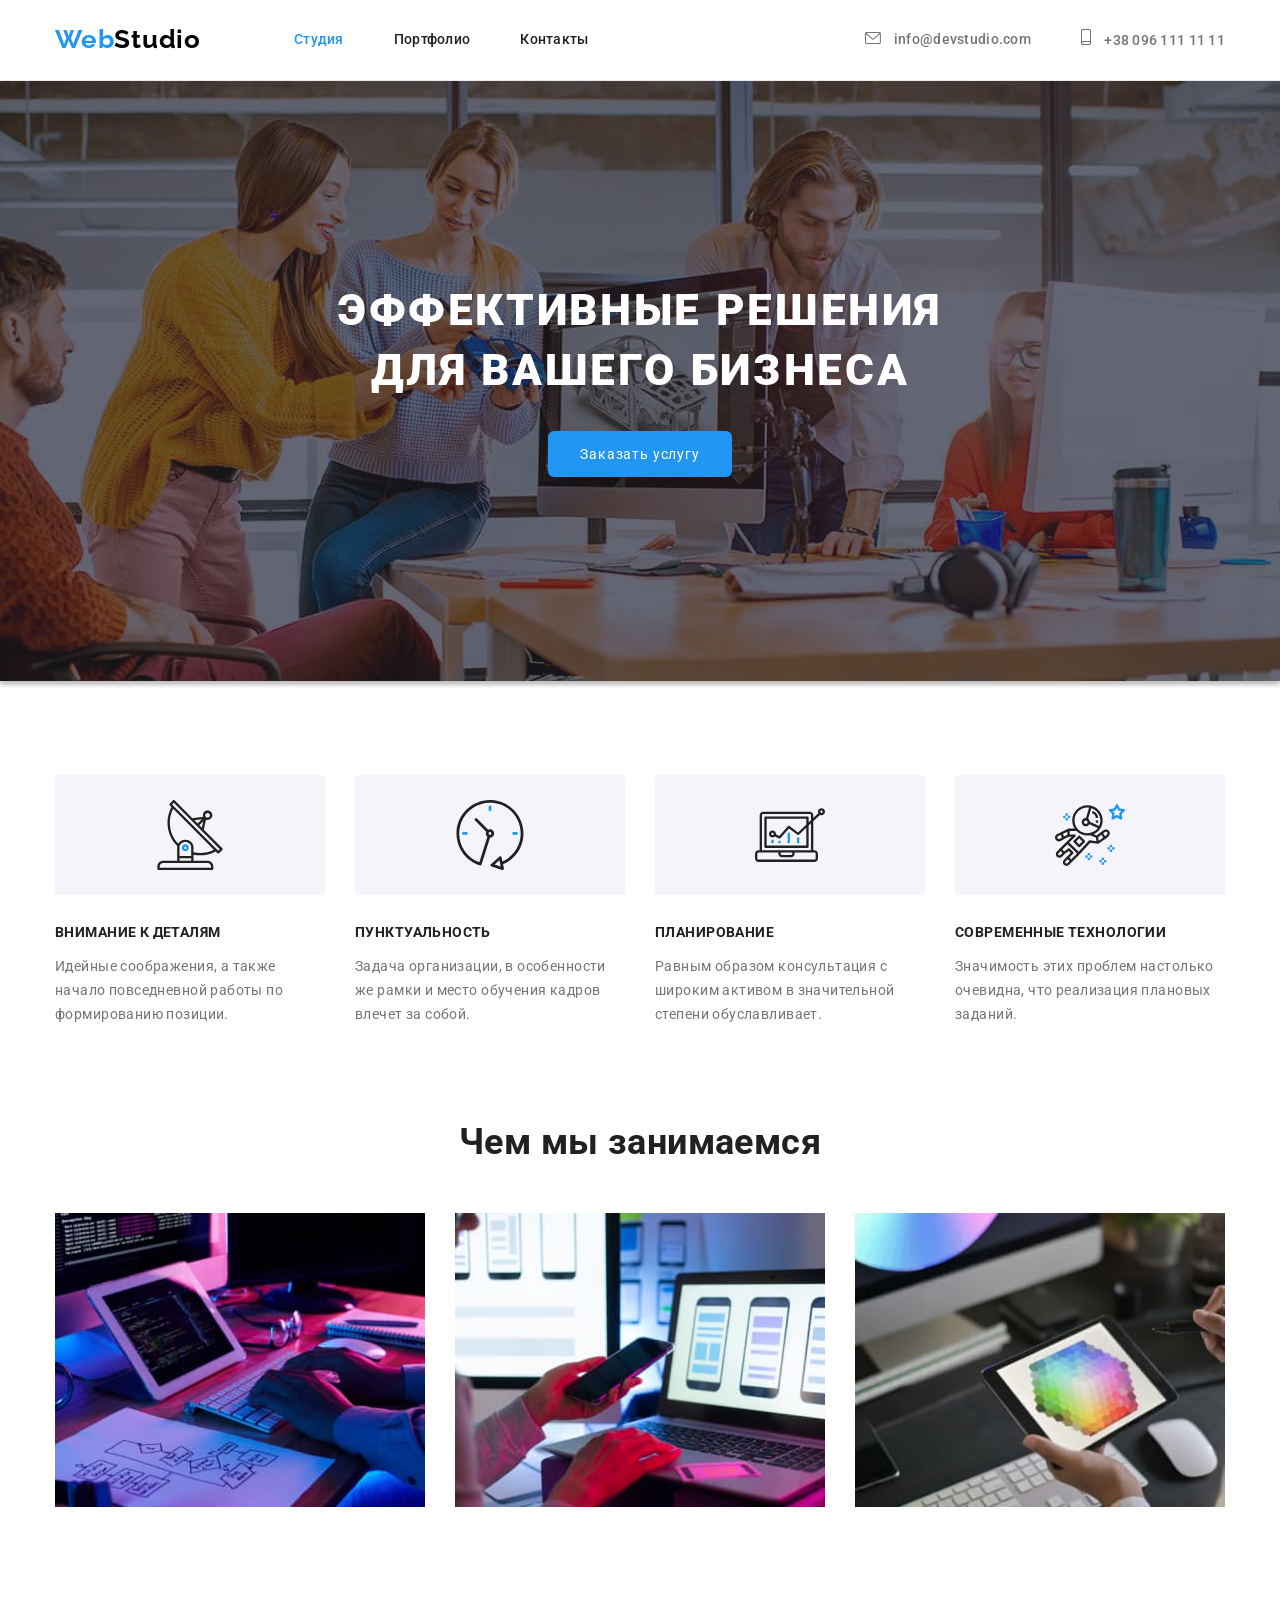
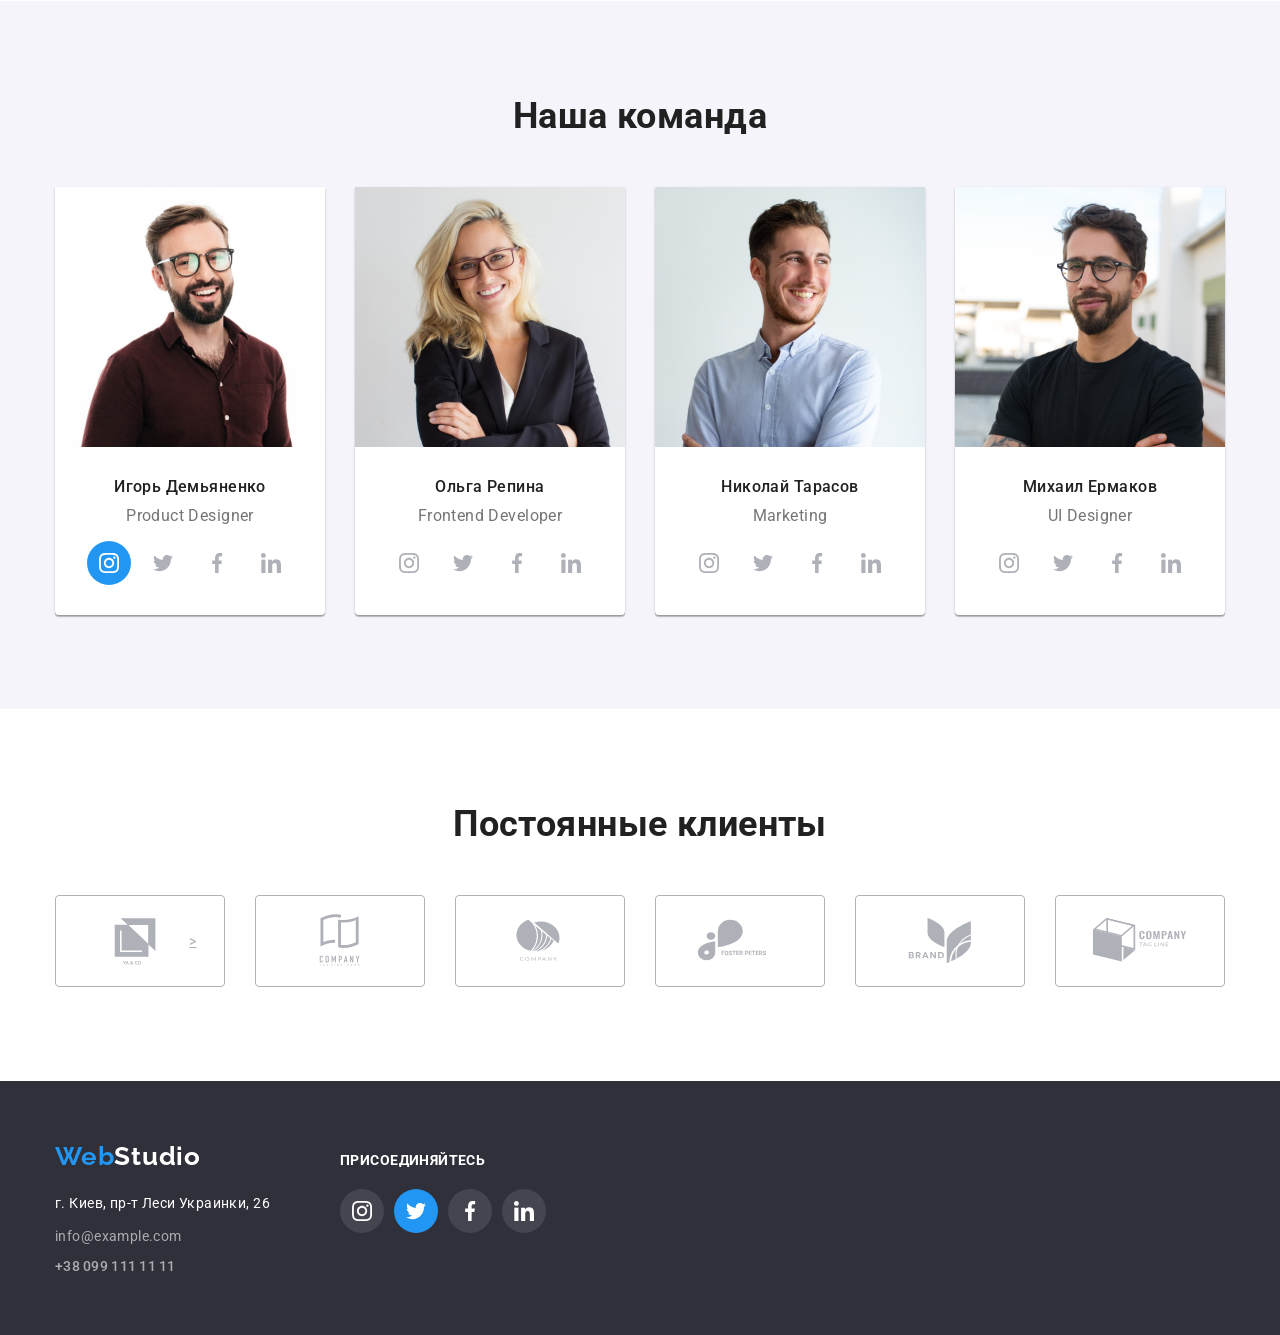
==== index.html @ 469cd098 "addad changes in html and css" ====
<!DOCTYPE html>

<html lang="ru">
  <head>
    <meta charset="UTF-8" />
    <meta http-equiv="X-UA-Compatible" content="IE=edge" />
    <meta name="viewport" content="width=device-width, initial-scale-1.0" />
    <title>Вебстудия</title>
    <link
      rel="stylesheet"
      href="https://cdn.jsdelivr.net/npm/modern-normalize@1.1.0/modern-normalize.min.css"
    />
    <link rel="preconnect" href="https://fonts.googleapis.com" />
    <link rel="preconnect" href="https://fonts.gstatic.com" crossorigin />
    <link
      href="https://fonts.googleapis.com/css2?family=Montserrat:ital,wght@1,300;1,600&family=Raleway:wght@700&family=Roboto:wght@400;500;700;900&display=swap"
      rel="stylesheet"
    />
    <link rel="stylesheet" href="./CSS/styles.css" />
  </head>
  <body>
    <!-- header -->
    <header class="page-header">
      <div class="container page-header-container">
        <nav class="navigation">
          <a class="link logo" href="./index.html" lang="en"
            ><span class="web">Web</span>Studio</a
          >
          <ul class="menu list">
            <li class="menu-item">
              <a class="menu-link link background-studio" href="./index.html"
                >Студия</a
              >
            </li>
            <li class="menu-item">
              <a class="menu-link link" href="./portfolio.html">Портфолио</a>
            </li>
            <li class="menu-item">
              <a class="menu-link link" href="">Контакты</a>
            </li>
          </ul>
        </nav>
        <ul class="contacts list">
          <li class="header-menu-contact">
            <a
              class="contact-mail link mail-theme-light"
              href="mailto:info@devstudio.com"
            >
              <svg class="mail-icon" width="16" height="12">
                <use href="./images/sprite.svg#icon-mailsvg"></use>
              </svg>
              info@devstudio.com</a
            >
          </li>
          <li class="header-menu-contact">
            <a
              class="phone-number link phone-number-theme-light"
              href="tel:+380961111111"
            >
              <svg class="phone-icon" width="10" height="16">
                <use href="./images/sprite.svg#icon-smartphonesvg"></use>
              </svg>
              +38 096 111 11 11</a
            >
          </li>
        </ul>
      </div>
    </header>
    <!-- HERO -->
    <main>
      <section class="hero section">
        <div class="container hero-container">
          <!-- button -->
          <h1 class="main-title">Эффективные решения для вашего бизнеса</h1>
          <div class="hero-button">
            <button class="modal-btn" type="button">Заказать услугу</button>
          </div>
        </div>
      </section>
      <!-- our qualities -->
      <section class="our-qualities section">
        <div class="container">
          <h2 hidden>Наши положительные качества</h2>
          <ul class="list-qualities list">
            <li class="quality-name">
              <div class="logo-container">
                <svg class="logo-icon" width="70px" height="70px">
                  <use href="./images/sprite.svg#icon-antennasvg"></use>
                </svg>
              </div>
              <h3 class="quality-title">Внимание к деталям</h3>
              <p class="description-quality">
                Идейные соображения, а также начало повседневной работы по
                формированию позиции.
              </p>
            </li>
            <li class="quality-name">
              <div class="logo-container">
                <svg class="logo-icon" width="70px" height="70px">
                  <use href="./images/sprite.svg#icon-clocksvg"></use>
                </svg>
              </div>

              <h3 class="quality-title">Пунктуальность</h3>
              <p class="description-quality">
                Задача организации, в особенности же рамки и место обучения
                кадров влечет за собой.
              </p>
            </li>
            <li class="quality-name">
              <div class="logo-container">
                <svg class="logo-icon" width="70px" height="70px">
                  <use href="./images/sprite.svg#icon-diagramsvg"></use>
                </svg>
              </div>

              <h3 class="quality-title">Планирование</h3>
              <p class="description-quality">
                Равным образом консультация с широким активом в значительной
                степени обуславливает.
              </p>
            </li>
            <li class="quality-name">
              <div class="logo-container">
                <svg class="logo-icon" width="70px" height="70px">
                  <use href="./images/sprite.svg#icon-astronautsvg"></use>
                </svg>
              </div>

              <h3 class="quality-title">Современные технологии</h3>
              <p class="description-quality">
                Значимость этих проблем настолько очевидна, что реализация
                плановых заданий.
              </p>
            </li>
          </ul>
        </div>
      </section>
      <!-- our work -->
      <section class="our-work section">
        <div class="container">
          <h2 class="section-title">Чем мы занимаемся</h2>
          <ul class="list-work list">
            <li class="img-work">
              <img
                class="image-about-work"
                src="./images/our-work/work1.jpg"
                alt="человек разрабатывает сайт"
                width="370"
                height="294"
              />
            </li>
            <li class="img-work">
              <img
                class="image-about-work"
                src="./images/our-work/work2.jpg"
                alt="человек разрабатывает сайт"
                width="370"
                height="294"
              />
            </li>
            <li class="img-work">
              <img
                class="image-about-work"
                src="./images/our-work/work3.jpg"
                alt="человек разрабатывает сайт"
                width="370"
                height="294"
              />
            </li>
          </ul>
        </div>
      </section>
      <!-- work team -->
      <section class="work-teame section">
        <div class="container">
          <h2 class="section-title">Наша команда</h2>
          <ul class="teame-members list">
            <li class="employees">
              <img
                class="image-employee"
                src="./images/work-teame/prodesigner.jpg"
                alt="Игорь Демьяненко"
                width="270"
                height="260"
              />
              <h3 class="team-position">Игорь Демьяненко</h3>
              <p class="post" lang="en">Product Designer</p>
              <ul class="social-list list">
                <li class="social-list-item">
                  <a href="" class="social-list-link instagram">
                    <svg
                      class="social-list-icon icon-instagram"
                      width="20"
                      height="20"
                    >
                      <use href="./images/sprite.svg#icon-instagramsvg"></use>
                    </svg>
                  </a>
                </li>
                <li class="social-list-item">
                  <a href="" class="social-list-link">
                    <svg class="social-list-icon" width="20" height="20">
                      <use href="./images/sprite.svg#icon-twittersvg"></use>
                    </svg>
                  </a>
                </li>
                <li class="social-list-item">
                  <a href="" class="social-list-link">
                    <svg class="social-list-icon" width="20" height="20">
                      <use href="./images/sprite.svg#icon-facebooksvg"></use>
                    </svg>
                  </a>
                </li>
                <li class="social-list-item">
                  <a href="" class="social-list-link">
                    <svg class="social-list-icon" width="20" height="20">
                      <use href="./images/sprite.svg#icon-linkedinsvg"></use>
                    </svg>
                  </a>
                </li>
              </ul>
            </li>
            <li class="employees">
              <img
                class="image-employee"
                src="./images/work-teame/frontdeveloper.jpg"
                alt="Ольга Репина"
                width="270"
                height="260"
              />
              <h3 class="team-position">Ольга Репина</h3>
              <p class="post" lang="en">Frontend Developer</p>
              <ul class="social-list list">
                <li class="social-list-item">
                  <a href="" class="social-list-link">
                    <svg class="social-list-icon" width="20" height="20">
                      <use href="./images/sprite.svg#icon-instagramsvg"></use>
                    </svg>
                  </a>
                </li>
                <li class="social-list-item">
                  <a href="" class="social-list-link">
                    <svg class="social-list-icon" width="20" height="20">
                      <use href="./images/sprite.svg#icon-twittersvg"></use>
                    </svg>
                  </a>
                </li>
                <li class="social-list-item">
                  <a href="" class="social-list-link">
                    <svg class="social-list-icon" width="20" height="20">
                      <use href="./images/sprite.svg#icon-facebooksvg"></use>
                    </svg>
                  </a>
                </li>
                <li class="social-list-item">
                  <a href="" class="social-list-link">
                    <svg class="social-list-icon" width="20" height="20">
                      <use href="./images/sprite.svg#icon-linkedinsvg"></use>
                    </svg>
                  </a>
                </li>
              </ul>
            </li>
            <li class="employees">
              <img
                class="image-employee"
                src="./images/work-teame/marketing.jpg"
                alt="Николай Тарасов"
                width="270"
                height="260"
              />

              <h3 class="team-position">Николай Тарасов</h3>
              <p class="post" lang="en">Marketing</p>
              <ul class="social-list list">
                <li class="social-list-item">
                  <a href="" class="social-list-link">
                    <svg class="social-list-icon" width="20" height="20">
                      <use href="./images/sprite.svg#icon-instagramsvg"></use>
                    </svg>
                  </a>
                </li>
                <li class="social-list-item">
                  <a href="" class="social-list-link">
                    <svg class="social-list-icon" width="20" height="20">
                      <use href="./images/sprite.svg#icon-twittersvg"></use>
                    </svg>
                  </a>
                </li>
                <li class="social-list-item">
                  <a href="" class="social-list-link">
                    <svg class="social-list-icon" width="20" height="20">
                      <use href="./images/sprite.svg#icon-facebooksvg"></use>
                    </svg>
                  </a>
                </li>
                <li class="social-list-item">
                  <a href="" class="social-list-link">
                    <svg class="social-list-icon" width="20" height="20">
                      <use href="./images/sprite.svg#icon-linkedinsvg"></use>
                    </svg>
                  </a>
                </li>
              </ul>
            </li>
            <li class="employees">
              <img
                class="image-employee"
                src="./images/work-teame/uidesigner.jpg"
                alt="Михаил Ермаков"
                width="270"
                height="260"
              />
              <h3 class="team-position">Михаил Ермаков</h3>
              <p class="post" lang="en">UI Designer</p>
              <ul class="social-list list">
                <li class="social-list-item">
                  <a href="" class="social-list-link">
                    <svg class="social-list-icon" width="20" height="20">
                      <use href="./images/sprite.svg#icon-instagramsvg"></use>
                    </svg>
                  </a>
                </li>
                <li class="social-list-item">
                  <a href="" class="social-list-link">
                    <svg class="social-list-icon" width="20" height="20">
                      <use href="./images/sprite.svg#icon-twittersvg"></use>
                    </svg>
                  </a>
                </li>
                <li class="social-list-item">
                  <a href="" class="social-list-link">
                    <svg class="social-list-icon" width="20" height="20">
                      <use href="./images/sprite.svg#icon-facebooksvg"></use>
                    </svg>
                  </a>
                </li>
                <li class="social-list-item">
                  <a href="" class="social-list-link">
                    <svg class="social-list-icon" width="20" height="20">
                      <use href="./images/sprite.svg#icon-linkedinsvg"></use>
                    </svg>
                  </a>
                </li>
              </ul>
            </li>
          </ul>
        </div>
      </section>
    </main>

    <!--our clients-->

    <section class="section">
      <div class="container clients-container">
        <h2 class="section-title">Постоянные клиенты</h2>
        <ul class="clients-list list">
          <li class="clients-list-item">
            <a href="" class="clients-list-link">
              <svg class="clients-list-icon" width="106" height="60">
                <use href="./images/sprite.svg#icon-yacosvg"></use>
              </svg>
              ></a
            >
          </li>
          <li class="clients-list-item">
            <a href="" class="clients-list-link"
              ><svg class="clients-list-icon" width="106" height="60">
                <use href="./images/sprite.svg#icon-company-booksvg"></use>
              </svg>
            </a>
          </li>
          <li class="clients-list-item">
            <a href="" class="clients-list-link"
              ><svg class="clients-list-icon" width="106" height="60">
                <use href="./images/sprite.svg#icon-companysvg"></use>
              </svg>
            </a>
          </li>
          <li class="clients-list-item">
            <a href="" class="clients-list-link"
              ><svg class="clients-list-icon" width="106" height="60">
                <use href="./images/sprite.svg#icon-foster-peterssvg"></use>
              </svg>
            </a>
          </li>
          <li class="clients-list-item">
            <a href="" class="clients-list-link"
              ><svg class="clients-list-icon" width="106" height="60">
                <use href="./images/sprite.svg#icon-brandsvg"></use>
              </svg>
            </a>
          </li>
          <li class="clients-list-item">
            <a href="" class="clients-list-link"
              ><svg class="clients-list-icon" width="106" height="60">
                <use href="./images/sprite.svg#icon-tac-linesvg"></use>
              </svg>
            </a>
          </li>
        </ul>
      </div>
    </section>

    <!-- footer -->
    <footer class="page-footer">
      <div class="container footer-container">
        <div class="contact-container">
          <a class="logo link footer-logo" href="" lang="en"
            ><span class="web">Web</span
            ><span class="logo-them-dark">Studio</span>
          </a>
          <address class="address">
            <ul class="list footer-contact">
              <li class="footer-menu-contact">
                <a
                  class="google-maps link"
                  href="https://goo.gl/maps/hXsa1kEKAmFXyF3AA"
                  target="_blank"
                  rel="noopener noreferrer"
                  >г. Киев, пр-т Леси Украинки, 26</a
                >
              </li>
              <li class="footer-menu-contact">
                <a class="link mail-theme-dark" href="mailto:info@example.com"
                  >info@example.com</a
                >
              </li>
              <li class="footer-menu-contact">
                <a
                  class="phone-number link phone-number-theme-dark"
                  href="tel:+380991111111"
                  >+38 099 111 11 11</a
                >
              </li>
            </ul>
          </address>
        </div>
        <div class="social-list-container">
          <p class="join-us">Присоединяйтесь</p>
          <ul class="footer-social-list list">
            <li class="footer-icon-list">
              <a href="" class="footer-social-list-link social-list-them-dark">
                <svg class="footer-icon">
                  <use href="./images/sprite.svg#icon-instagramsvg"></use>
                </svg>
              </a>
            </li>
            <li class="footer-icon-list">
              <a
                href=""
                class="footer-social-list-link social-list-them-dark twitter"
              >
                <svg class="footer-icon">
                  <use href="./images/sprite.svg#icon-twittersvg"></use>
                </svg>
              </a>
            </li>
            <li class="footer-icon-list">
              <a href="" class="footer-social-list-link social-list-them-dark">
                <svg class="footer-icon">
                  <use href="./images/sprite.svg#icon-facebooksvg"></use>
                </svg>
              </a>
            </li>
            <li class="footer-icon-list">
              <a href="" class="footer-social-list-link social-list-them-dark">
                <svg class="footer-icon">
                  <use href="./images/sprite.svg#icon-linkedinsvg"></use>
                </svg>
              </a>
            </li>
          </ul>
        </div>
      </div>
    </footer>
  </body>
</html>
---- CSS/styles.css ----
:root {
  --primary-font: Roboto, sans-serif;
  --secondary-font: "Raleway", sans-serif;
  --primary-text-color: #212121;
  --secondary-text-color: #757575;
  --tertary-text-color: #ffffff;
  --accent-color: #2196f3;
  --primary-background: #ffffff;
  --secondary-background: #2f303a;
}

.list {
  list-style: none;
}

.link {
  text-decoration: none;
}

h1,
h2,
h2,
p {
  margin-top: 0;
  margin-bottom: 0;
}

ul {
  margin-top: 0;
  margin-bottom: 0;
  padding-left: 0;
}

img {
  display: block;
}

button {
  cursor: pointer;
}

body {
  font-family: var(--primary-font);
  color: var(--primary-text-color);
  font-size: 14px;
  letter-spacing: 0.03em;
  background-color: var(--primary-background);
}

.section {
  padding-top: 94px;
  padding-bottom: 94px;
}

/*=============HEADER==============*/

.container {
  width: 1200px;
  margin-left: auto;
  margin-right: auto;
  padding-left: 15px;
  padding-right: 15px;
}

.page-header {
  padding-top: 24px;
  padding-bottom: 25px;
  border-bottom: 1px solid #ececec;
}

.page-header-container {
  display: flex;
  align-items: center;
}

.navigation {
  display: flex;
  align-items: center;
}

.menu {
  display: flex;
  align-items: center;
}

.contacts {
  display: flex;
  align-items: center;
  margin-left: auto;
}

.logo {
  font-family: var(--secondary-font);
  font-weight: 700;
  font-size: 26px;
  line-height: 1.19;
  letter-spacing: 0.03em;
  color: #000000;
}

.logo {
  margin-right: 93px;
}

.header-icon {
  margin-right: 30px;
}

.menu-item:not(:last-child) {
  margin-right: 50px;
}

.mail-icon {
  fill: currentColor;
  margin-right: 10px;
}

.contact-mail {
  font-weight: 500;
  line-height: 1.14;
  letter-spacing: 0.02em;
  color: var(--secondary-text-color);
}

.contact-mail:hover,
.contact-mail:focus {
  color: var(--accent-color);
}

.mail-theme-light {
  color: var(--secondary-text-color);
}

.phone-number {
  font-weight: 500;
  line-height: 1.14;
  letter-spacing: 0.02em;
  color: var(--secondary-text-color);
}

.phone-number:hover,
.phone-number:focus {
  color: var(--accent-color);
}

.phone-icon {
  fill: currentColor;
  margin-right: 10px;
}

.phone-number-theme-light {
  color: var(--secondary-text-color);
}
.menu-link {
  font-weight: 500;
  line-height: 1.14;
  letter-spacing: 0.02em;
  color: var(--primary-text-color);
}

.menu-link:hover,
.menu-link:focus {
  color: var(--accent-color);
}

.background-studio,
.background-portfolio {
  color: var(--accent-color);
}

.header-menu-contact:not(:last-child) {
  margin-right: 50px;
}

/*=============/HEADER===========*/

/*================HERO===========*/

.hero {
  padding: 200px 0;
  box-shadow: 0px 4px 4px rgb(0 0 0 / 25%);
  padding: 200px 0;
  background-image: linear-gradient(
      rgba(47, 48, 58, 0.4),
      rgba(47, 48, 58, 0.4)
    ),
    url(../images/hero/background-hero.jpg);
  background-size: cover;
  background-position: center;
  max-width: 1600px;
  height: 600px;
  margin: 0 auto;
  background-color: #c4c4c4;
}

.main-title {
  width: 696px;
  font-weight: 900;
  font-size: 44px;
  line-height: 1.36;
  text-align: center;
  letter-spacing: 0.06em;
  text-transform: uppercase;
  color: var(--tertary-text-color);
  margin-bottom: 30px;
  margin-left: auto;
  margin-right: auto;
}

.hero-button {
  display: flex;
  justify-content: center;
  align-items: center;
}

.modal-btn {
  border: none;
  min-width: 160px;
  padding-top: 10px;
  padding-bottom: 10px;
  padding-left: 32px;
  padding-right: 32px;
  line-height: 1.88;
  display: flex;
  align-items: center;
  text-align: center;
  letter-spacing: 0.06em;
  color: var(--tertary-text-color);
  background-color: var(--accent-color);
  border-radius: 6px;
}

/*.button {
  margin-top: 30px;
  padding-left: 700px;
  padding-right: 700px;
  padding-bottom: 200px;
}*/

/*.modal-btn :hover,
.modal-btn :focus {
  background-color: #ffffff;
  color: #2196f3;
}*/

/*===============/HERO==============*/

/*===============COMPONENTS=============*/

/*==========our qualities======*/

.quality-title {
  font-size: 14px;
  line-height: 1.14;
  text-transform: uppercase;
  margin-top: 0;
}

.list-qualities {
  display: flex;
  align-items: center;
  gap: 30px;
}

.quality-name {
  flex-basis: calc((100% - 90px) / 4);
  width: 270px;
}

.logo-container {
  display: flex;
  justify-content: center;
  align-items: center;
  width: 270px;
  height: 120px;
  background: #f5f4fa;
  border-radius: 4px;
  margin-bottom: 30px;
}

.logo-icon {
  display: flex;
  justify-content: center;
  align-items: center;
}

.description-quality {
  line-height: 1.71;
  color: var(--secondary-text-color);
}

/*===========our work=======*/

.our-work {
  padding-top: 0;
}

.section-title {
  font-size: 36px;
  line-height: 1.17;
  text-align: center;
  margin-bottom: 50px;
}

.img-work {
  flex-basis: calc((100% - 60px) / 3);
}

.img-work:nth-child(3n) {
  margin-right: 0;
}

/*===========work teame========*/

.employees {
  flex-basis: calc((100% - 90px) / 4);
}

.employees:nth-child(3n) {
  margin-right: 0;
}

.employees {
  background: #ffffff;
  box-shadow: 0px 1px 3px rgba(0, 0, 0, 0.12), 0px 1px 1px rgba(0, 0, 0, 0.14),
    0px 2px 1px rgba(0, 0, 0, 0.2);
  border-radius: 0px 0px 4px 4px;
}

.team-position {
  font-weight: 500;
  font-size: 16px;
  line-height: 1.19;
  text-align: center;
  margin-top: 30px;
  margin-bottom: 10px;
}

.post {
  font-size: 16px;
  line-height: 1.19;
  text-align: center;
  color: var(--secondary-text-color);
  margin-top: 10px;
  margin-bottom: 16px;
}

.social-list {
  display: flex;
  justify-content: center;
  gap: 10px;
  padding-bottom: 30px;
}

.social-list-link {
  display: flex;
  justify-content: center;
  align-items: center;
  width: 44px;
  height: 44px;
  border-radius: 50%;
  background-color: #ffffff;
  cursor: pointer;
}

.social-list-link:hover,
.social-list-link:focus {
  background-color: var(--accent-color);
}

.social-list-link .social-list-icon:hover,
.social-list-link .social-list-icon:focus {
  fill: #ffffff;
}

.social-list-icon {
  fill: #afb1b8;
}

.social-list-link.instagram {
  background-color: var(--accent-color);
}

.social-list-icon.icon-instagram {
  fill: #ffffff;
}

/*==========footer========*/

.footer-container {
  display: flex;
  align-items: baseline;
}

.footer-menu-contact:not(:last-child) {
  margin-bottom: 9px;
}

.contact-container {
  margin-right: 70px;
}

.footer-logo {
  margin-right: 0;
  margin-bottom: 20px;
  display: block;
}

.address {
  font-style: normal;
}

.logo-them-dark {
  color: var(--tertary-text-color);
}

.mail-theme-dark {
  color: rgba(255, 255, 255, 0.6);
  flex-direction: column;
  font-weight: 400;
  font-size: 14px;
  line-height: 1.71;
}

.mail-theme-dark:hover,
.mail-theme-dark:focus {
  color: var(--accent-color);
}

.phone-number-theme-dark {
  color: rgba(255, 255, 255, 0.6);
}

.footer-social-list {
  display: flex;
}

.join-us {
  font-family: var(--primary-font);
  font-weight: 700;
  line-height: 1.14;
  letter-spacing: 0.03em;
  text-transform: uppercase;
  color: var(--tertary-text-color);
  margin-bottom: 20px;
}

.footer-icon-list:not(:last-child) {
  margin-right: 10px;
}

.footer-social-list-link {
  display: flex;
  justify-content: center;
  align-items: center;
  width: 44px;
  height: 44px;
  border-radius: 50%;
  background-color: rgba(255, 255, 255, 0.1);
}

.footer-social-list-link:hover,
.footer-social-list-link:focus {
  background-color: var(--accent-color);
}

.footer-icon {
  width: 20px;
  height: 20px;
  fill: #ffffff;
}

.footer-social-list-link.twitter {
  background-color: var(--accent-color);
}

/*===============/COMPONENTS=============*/

/*===============OUR WORK==============*/

.list-work {
  display: flex;
  flex-wrap: wrap;
  gap: 30px;
}

/*===============/OUR WORK=============*/

/*=============WORK TEAME============*/

.teame-members {
  display: flex;
  flex-wrap: wrap;
  gap: 30px;
}

.work-teame {
  background: #f5f4fa;
}

/*=============/WORK TEAME============*/

/*=============OUR CLIENTS===========*/

.clients-container {
  height: 184px;
}

.clients-list {
  display: flex;
}

.clients-list-item {
  display: flex;
}

.clients-list-item:not(:last-child) {
  margin-right: 30px;
}

.clients-list-link {
  display: flex;
  justify-content: center;
  align-items: center;
  border-color: #afb1b8;
  fill: #afb1b8;
  color: #afb1b8;
  border: 1px solid #afb1b8;
  border-radius: 4px;
  width: 170px;
  height: 92px;
}

.clients-list-link:hover,
.clients-list-link:focus {
  border-color: #2196f3;
  fill: #2196f3;
  color: #2196f3;
}

.clients-list-icon {
  /*width: 40px;
  height: 52px;*/
  color: currentColor;
}

/*=============/OUR CLIENTS==========*/

/*==============FOTER=============*/
.web {
  color: var(--accent-color);
}

.google-maps {
  line-height: 1.71;
  color: var(--tertary-text-color);
}

.page-footer {
  background-color: var(--secondary-background);
  padding-top: 60px;
  padding-bottom: 60px;
}

/*============/FOOTER==============*/

/*===========PORTFOLIO===============*/

.button-list {
  display: flex;
  align-items: center;
  justify-content: center;
  flex-wrap: wrap;
  gap: 8px;
  margin-bottom: 50px;
}

.button-list .button-filter:not(:last-child) {
  margin-bottom: 8px;
}

.secondary-button {
  padding: 6px 22px;
}

.button-filter {
  border: none;
  font-family: inherit;
  font-weight: 500;
  font-size: 16px;
  line-height: 1.63;
  text-align: center;
  cursor: pointer;
  color: var(--primary-text-color);
  border-radius: 4px;
}

.button-filter:hover,
.button-filter:focus {
  background-color: var(--accent-color);
  color: var(--tertary-text-color);
}

.button-filter.button-filter-all {
  background-color: var(--accent-color);
  color: var(--tertary-text-color);
}

.button-filter-all {
  box-shadow: 0px 3px 1px rgba(0, 0, 0, 0.1), 0px 1px 2px rgba(0, 0, 0, 0.08),
    0px 2px 2px rgba(0, 0, 0, 0.12);
}

.text-part {
  /*padding-top: 20px;
  padding-left: 24px;
  padding-right: 24px;
  padding-bottom: 20px;*/
  border: 1px solid #eeeeee;
  background: #ffffff;
}

.examples-of-work {
  display: flex;
  flex-wrap: wrap;
  gap: 30px;
}

.name-project {
  font-size: 18px;
  line-height: 2;
  letter-spacing: 0.06em;
  margin-bottom: 4px;
  padding-top: 20px;
  padding-left: 24px;
  padding-right: 24px;
}

.type-of-work {
  font-size: 16px;
  line-height: 1.88;
  color: var(--secondary-text-color);
  margin-top: 4px;
  padding-right: 24px;
  padding-left: 24px;
  padding-bottom: 20px;
}

.concrete-work {
  flex-basis: calc((100% - 60px) / 3);
}

.concrete-work:hover,
.concrete-work:focus {
  box-shadow: 0px 1px 1px rgba(0, 0, 0, 0.12), 0px 4px 4px rgba(0, 0, 0, 0.06),
    1px 4px 6px rgba(0, 0, 0, 0.16);
}

.concrete-work:nth-last-child(3n) {
  margin-right: 0;
}

/*=============/PORTFOLIO============*/
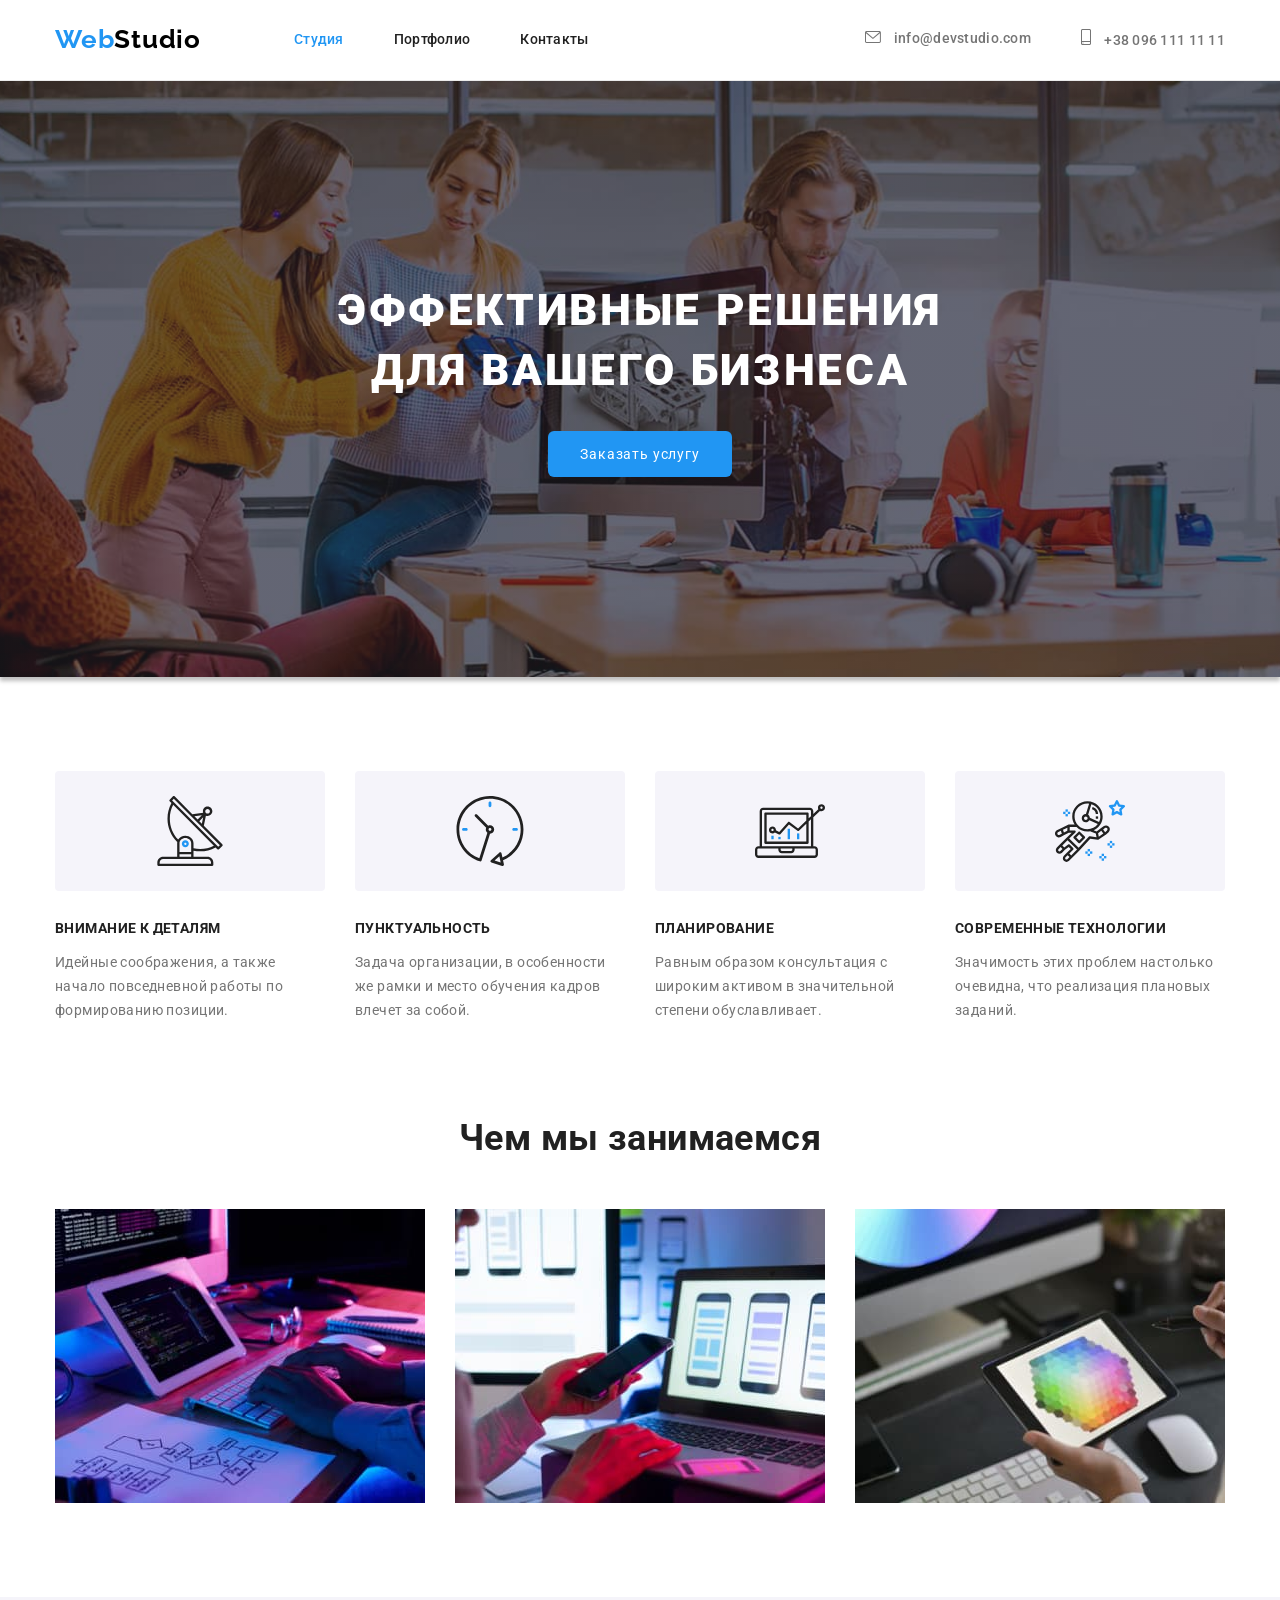
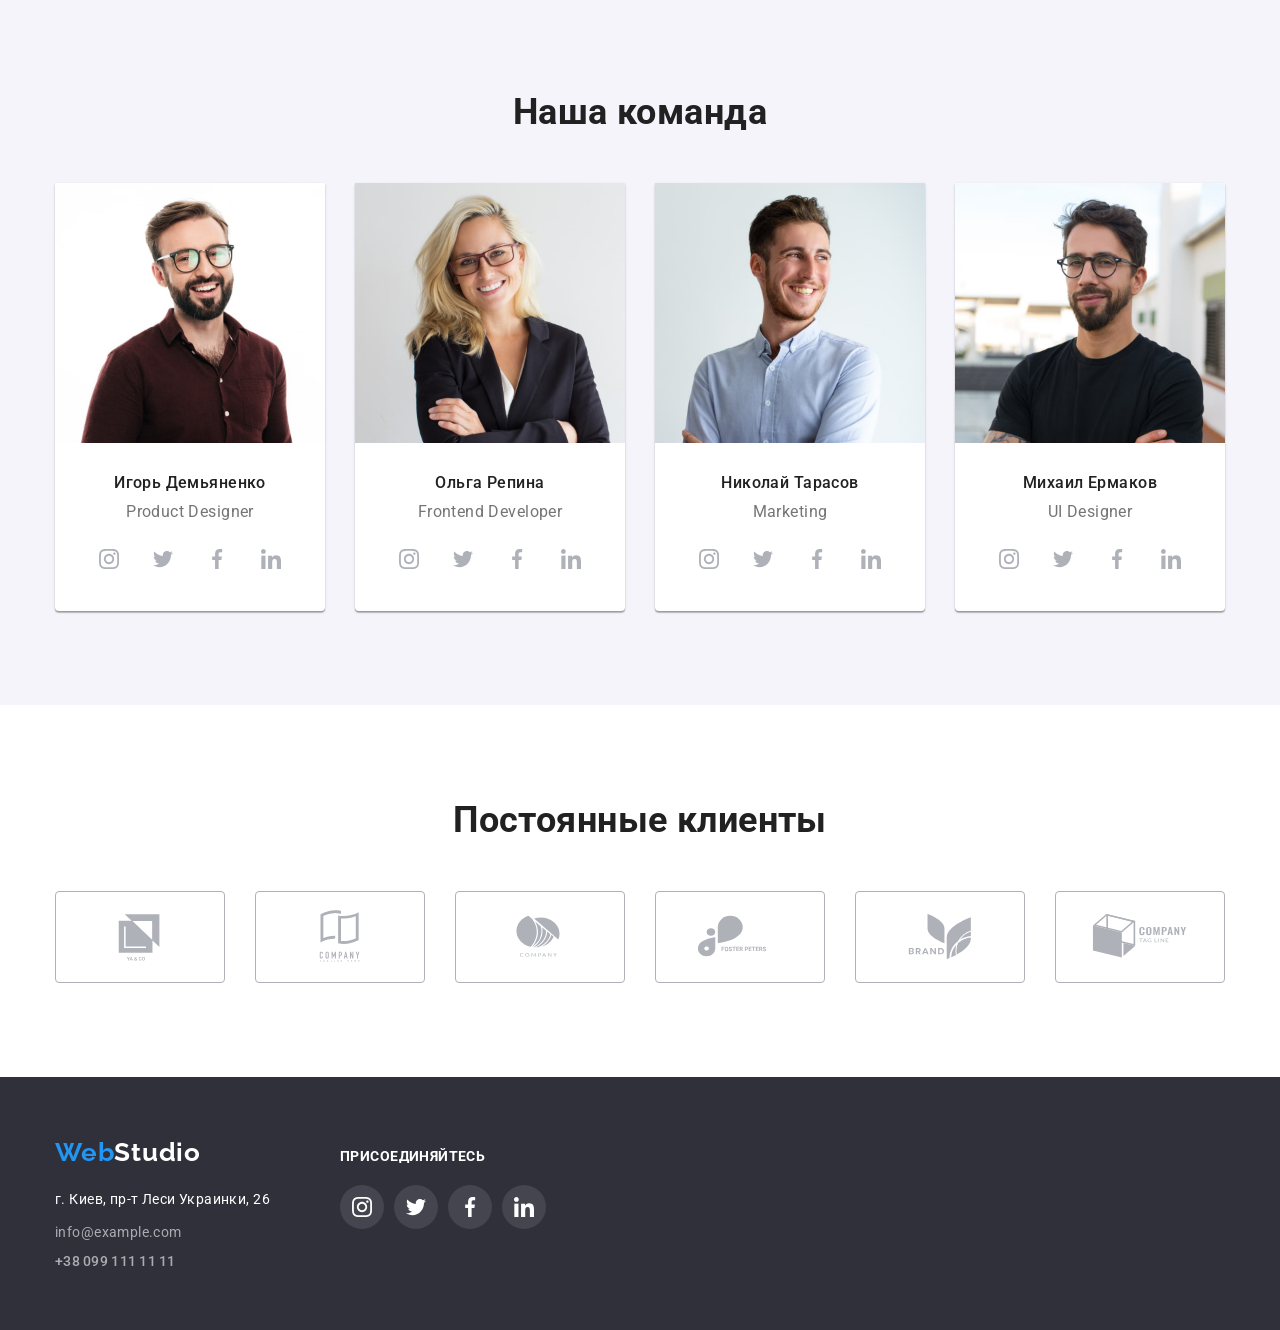
==== commit 77e0945f: "changes portfolio" ====
--- a/index.html
+++ b/index.html
@@ -361,8 +361,7 @@
               <svg class="clients-list-icon" width="106" height="60">
                 <use href="./images/sprite.svg#icon-yacosvg"></use>
               </svg>
-              ></a
-            >
+            </a>
           </li>
           <li class="clients-list-item">
             <a href="" class="clients-list-link"
@@ -448,10 +447,7 @@
               </a>
             </li>
             <li class="footer-icon-list">
-              <a
-                href=""
-                class="footer-social-list-link social-list-them-dark twitter"
-              >
+              <a href="" class="footer-social-list-link social-list-them-dark">
                 <svg class="footer-icon">
                   <use href="./images/sprite.svg#icon-twittersvg"></use>
                 </svg>
--- a/CSS/styles.css
+++ b/CSS/styles.css
@@ -111,11 +111,13 @@
 }
 
 .mail-icon {
+  align-items: center;
   fill: currentColor;
   margin-right: 10px;
 }
 
 .contact-mail {
+  display: block;
   font-weight: 500;
   line-height: 1.14;
   letter-spacing: 0.02em;
@@ -132,6 +134,7 @@
 }
 
 .phone-number {
+  display: block;
   font-weight: 500;
   line-height: 1.14;
   letter-spacing: 0.02em;
@@ -144,6 +147,7 @@
 }
 
 .phone-icon {
+  align-items: center;
   fill: currentColor;
   margin-right: 10px;
 }
@@ -179,7 +183,6 @@
 .hero {
   padding: 200px 0;
   box-shadow: 0px 4px 4px rgb(0 0 0 / 25%);
-  padding: 200px 0;
   background-image: linear-gradient(
       rgba(47, 48, 58, 0.4),
       rgba(47, 48, 58, 0.4)
@@ -187,8 +190,8 @@
     url(../images/hero/background-hero.jpg);
   background-size: cover;
   background-position: center;
+  background-repeat: no-repeat;
   max-width: 1600px;
-  height: 600px;
   margin: 0 auto;
   background-color: #c4c4c4;
 }
@@ -368,21 +371,13 @@
   background-color: var(--accent-color);
 }
 
-.social-list-link .social-list-icon:hover,
-.social-list-link .social-list-icon:focus {
+.social-list-link:hover .social-list-icon,
+.social-list-link:focus .social-list-icon {
   fill: #ffffff;
 }
 
 .social-list-icon {
   fill: #afb1b8;
-}
-
-.social-list-link.instagram {
-  background-color: var(--accent-color);
-}
-
-.social-list-icon.icon-instagram {
-  fill: #ffffff;
 }
 
 /*==========footer========*/
@@ -468,10 +463,6 @@
   width: 20px;
   height: 20px;
   fill: #ffffff;
-}
-
-.footer-social-list-link.twitter {
-  background-color: var(--accent-color);
 }
 
 /*===============/COMPONENTS=============*/
@@ -599,16 +590,13 @@
 .button-filter:focus {
   background-color: var(--accent-color);
   color: var(--tertary-text-color);
+  box-shadow: 0px 3px 1px rgba(0, 0, 0, 0.1), 0px 1px 2px rgba(0, 0, 0, 0.08),
+    0px 2px 2px rgba(0, 0, 0, 0.12);
 }
 
 .button-filter.button-filter-all {
   background-color: var(--accent-color);
   color: var(--tertary-text-color);
-}
-
-.button-filter-all {
-  box-shadow: 0px 3px 1px rgba(0, 0, 0, 0.1), 0px 1px 2px rgba(0, 0, 0, 0.08),
-    0px 2px 2px rgba(0, 0, 0, 0.12);
 }
 
 .text-part {
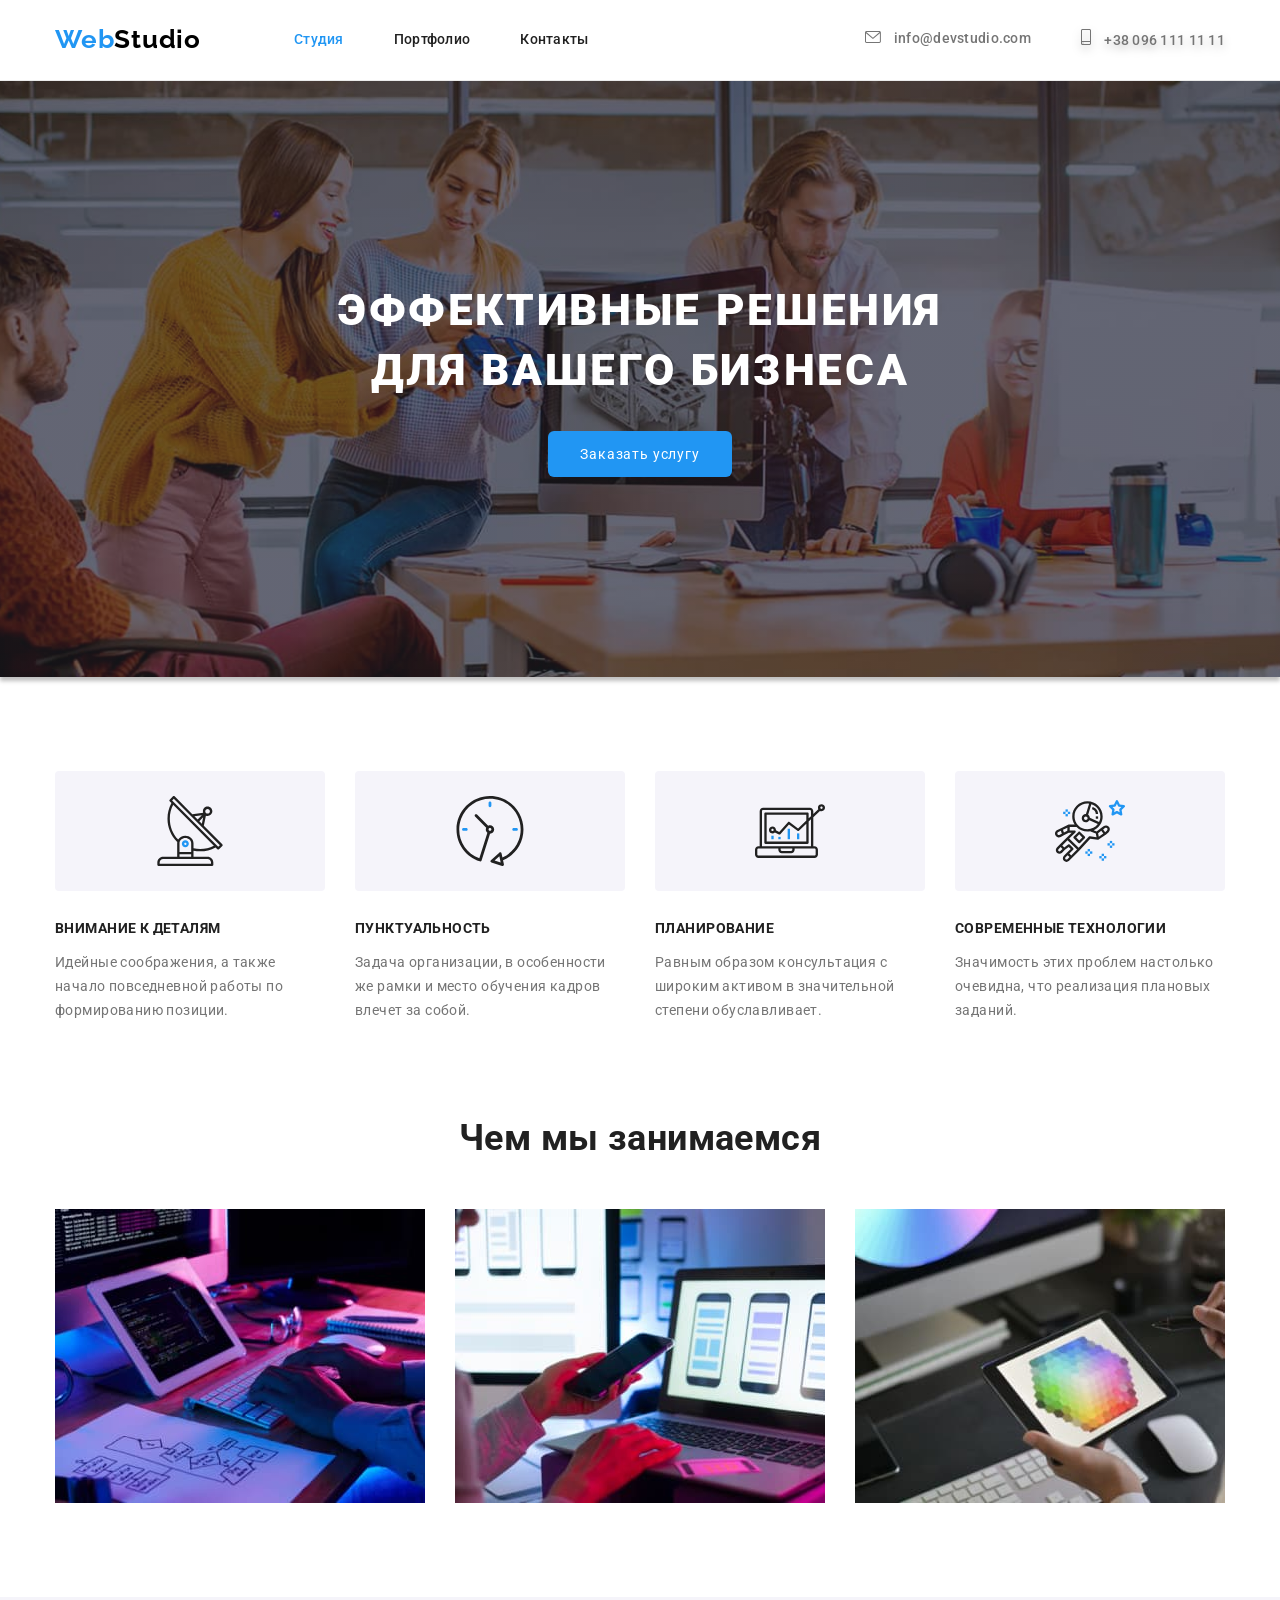
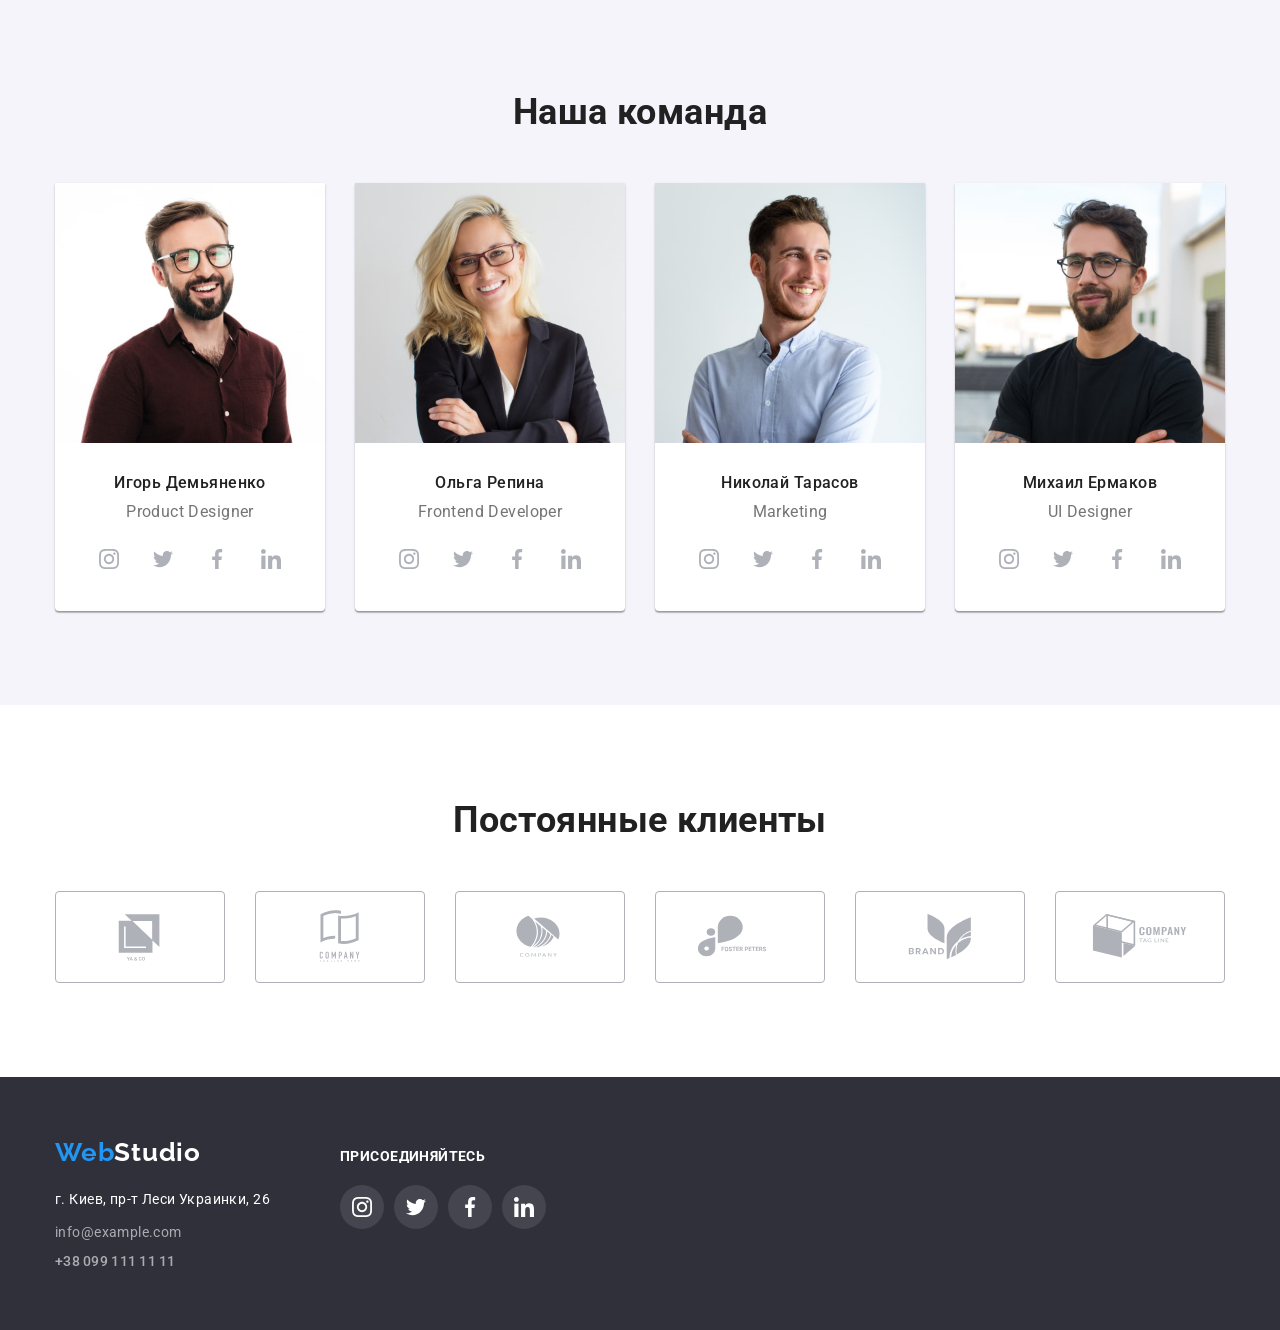
==== commit a29c35b1: "add changes in html and portfolio" ====
--- a/index.html
+++ b/index.html
@@ -54,7 +54,7 @@
           </li>
           <li class="header-menu-contact">
             <a
-              class="phone-number link phone-number-theme-light"
+              class="phone-number link phone-number-theme-light shadow-phone"
               href="tel:+380961111111"
             >
               <svg class="phone-icon" width="10" height="16">
--- a/CSS/styles.css
+++ b/CSS/styles.css
@@ -139,6 +139,10 @@
   line-height: 1.14;
   letter-spacing: 0.02em;
   color: var(--secondary-text-color);
+}
+
+.shadow-phone {
+  filter: drop-shadow(0px 4px 4px rgba(0, 0, 0, 0.25));
 }
 
 .phone-number:hover,
@@ -615,9 +619,13 @@
 }
 
 .name-project {
+  font-family: var(--primary-font);
+  font-style: normal;
+  font-weight: 700;
   font-size: 18px;
   line-height: 2;
   letter-spacing: 0.06em;
+  color: var(--primary-text-color);
   margin-bottom: 4px;
   padding-top: 20px;
   padding-left: 24px;
@@ -638,6 +646,10 @@
   flex-basis: calc((100% - 60px) / 3);
 }
 
+.concrete-work {
+  display: block;
+}
+
 .concrete-work:hover,
 .concrete-work:focus {
   box-shadow: 0px 1px 1px rgba(0, 0, 0, 0.12), 0px 4px 4px rgba(0, 0, 0, 0.06),
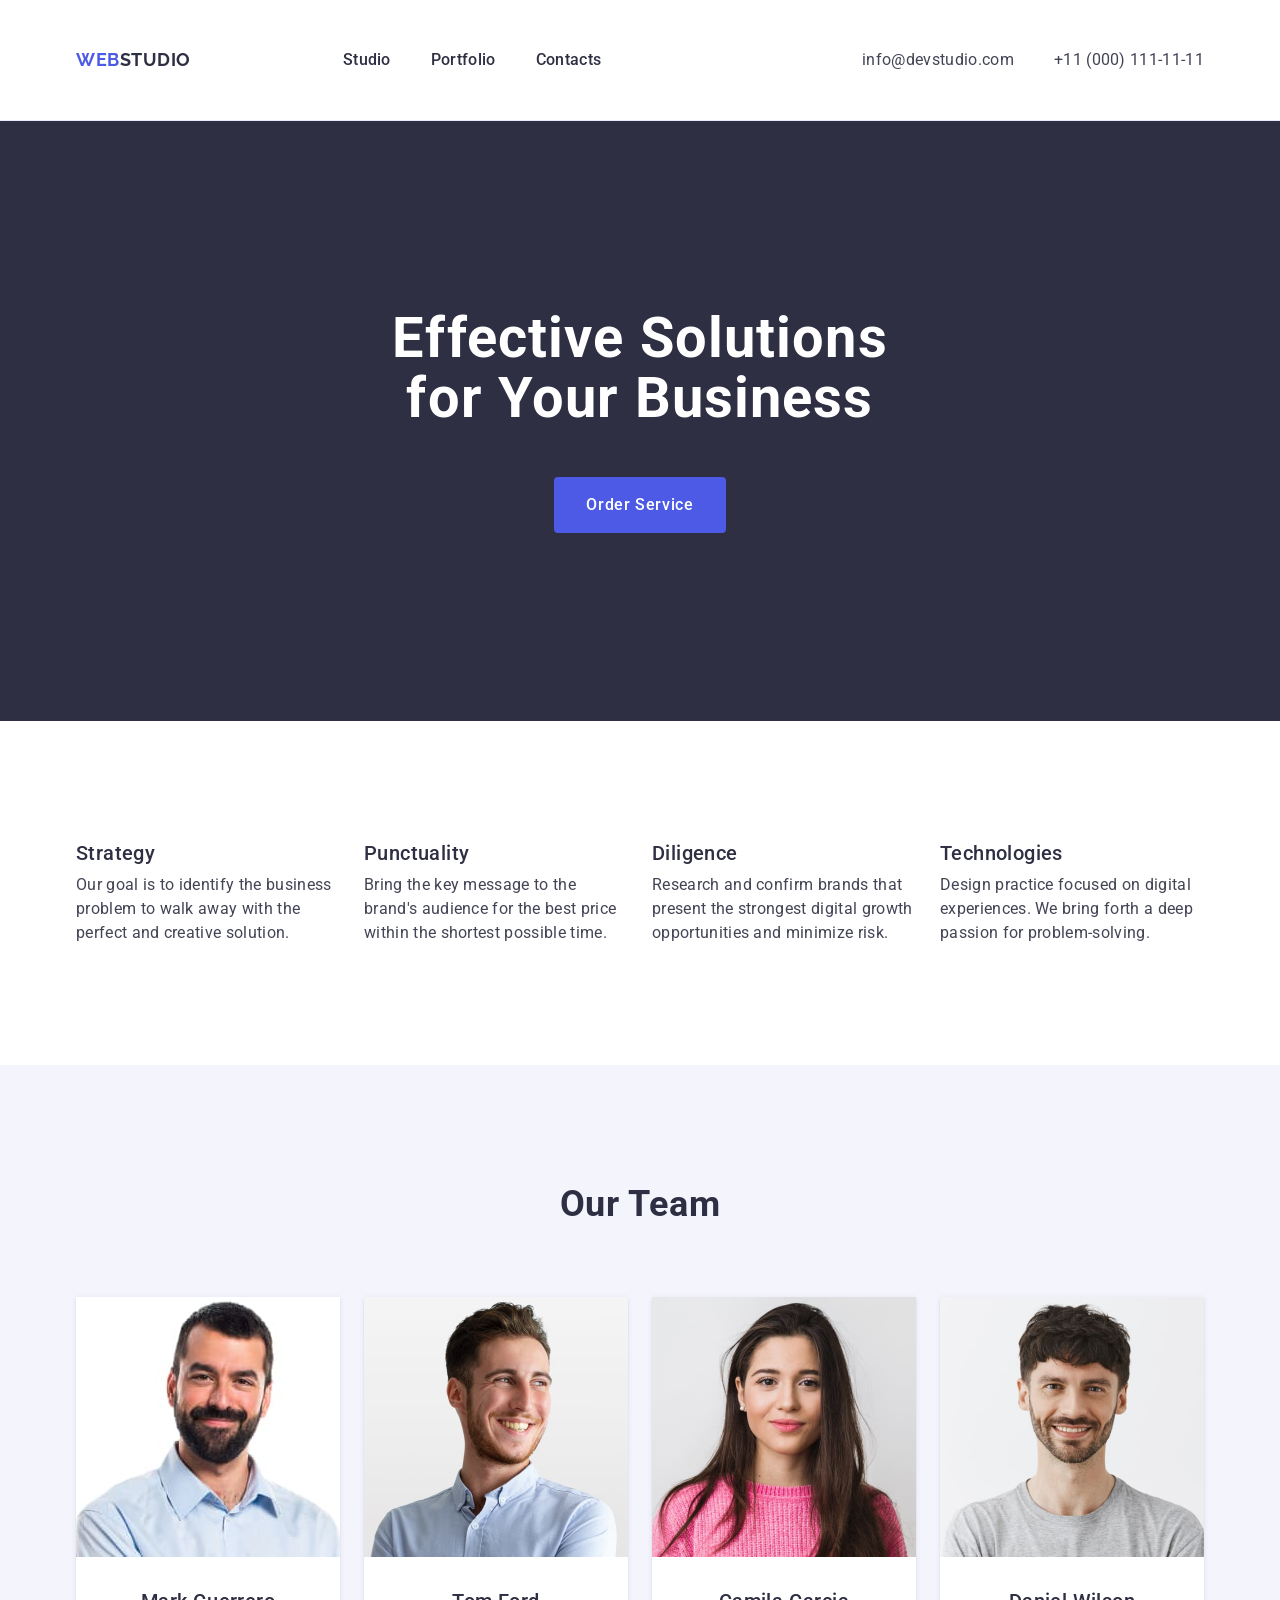
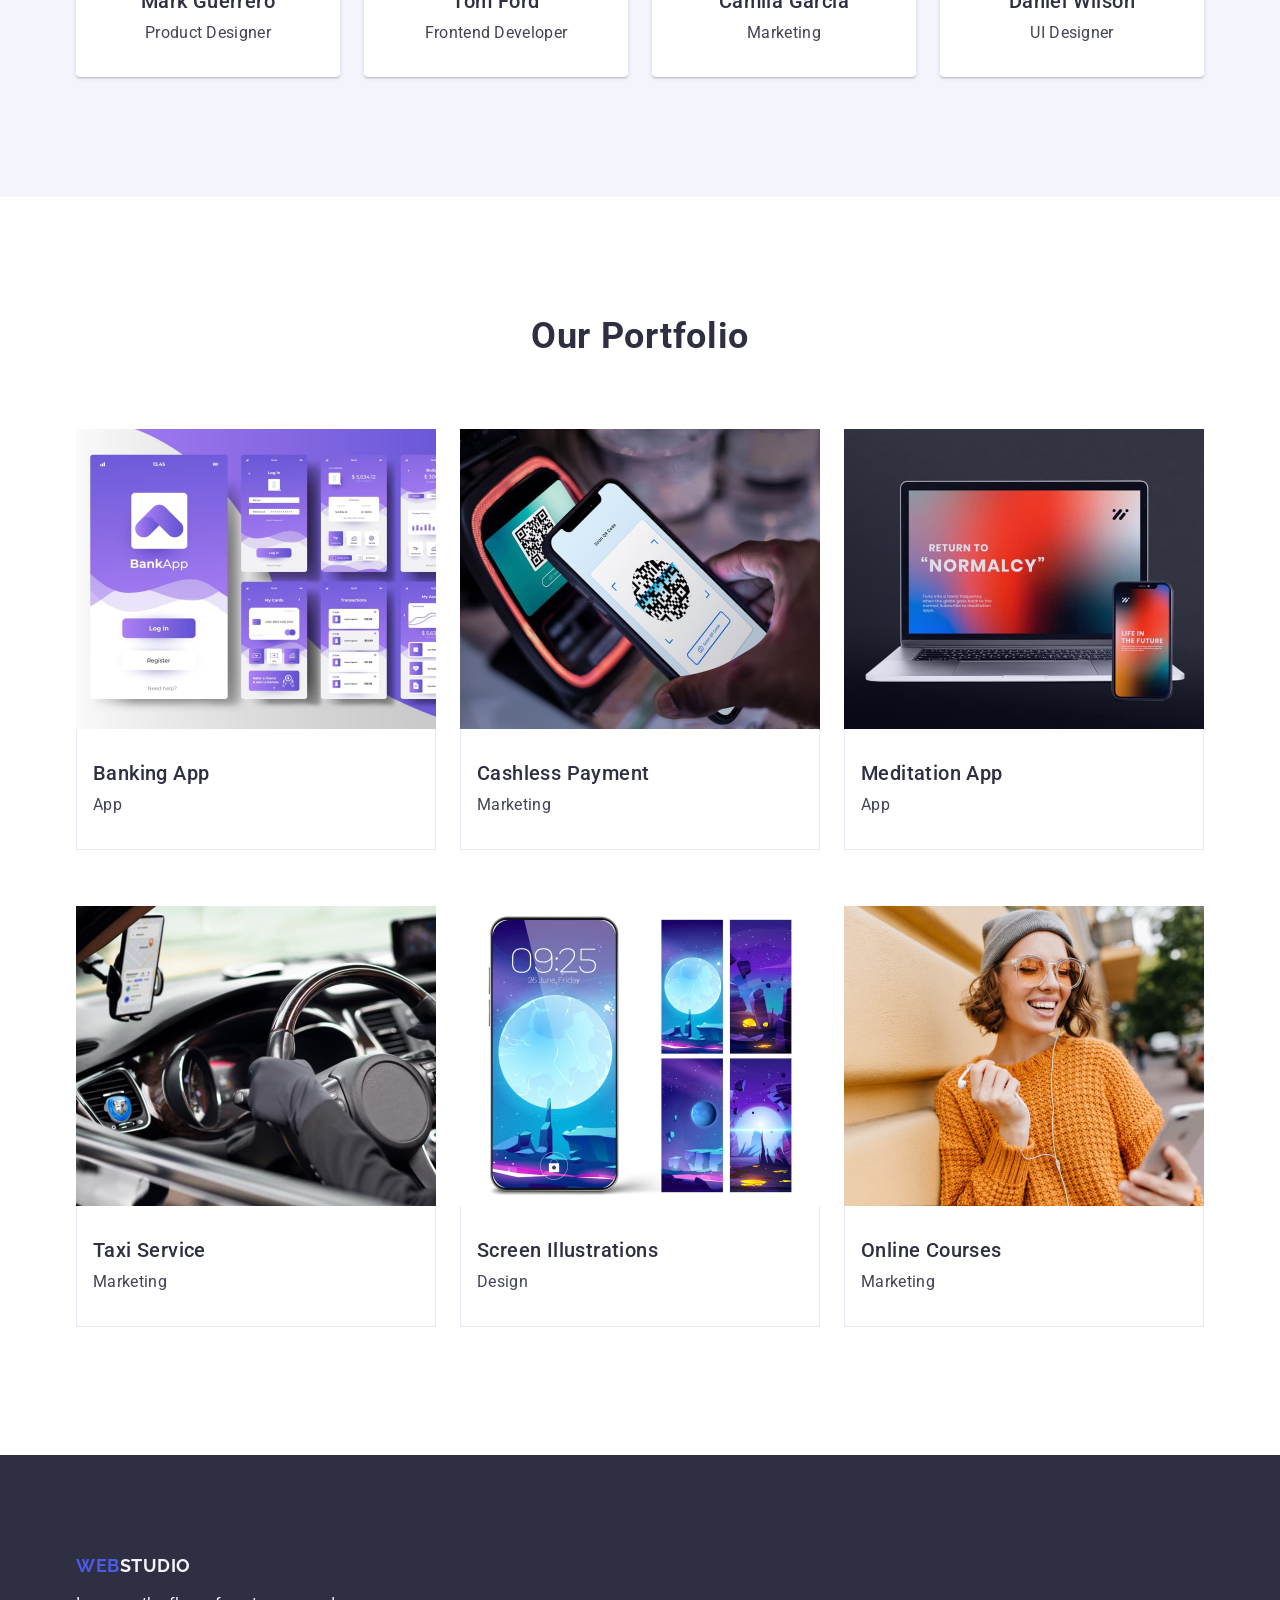
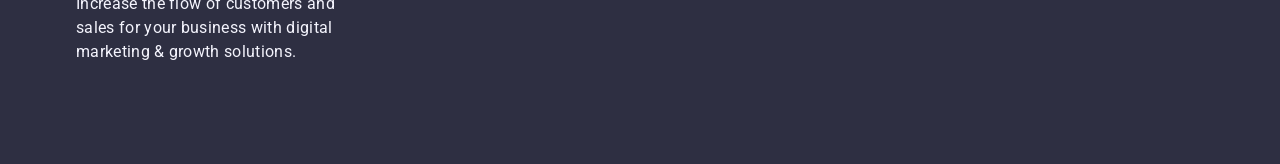
==== commit ef537ea9: "Initial commit" ====
--- a/index.html
+++ b/index.html
@@ -1,475 +1,194 @@
 <!DOCTYPE html>
-
-<html lang="ru">
-  <head>
-    <meta charset="UTF-8" />
-    <meta http-equiv="X-UA-Compatible" content="IE=edge" />
-    <meta name="viewport" content="width=device-width, initial-scale-1.0" />
-    <title>Вебстудия</title>
-    <link
-      rel="stylesheet"
-      href="https://cdn.jsdelivr.net/npm/modern-normalize@1.1.0/modern-normalize.min.css"
-    />
-    <link rel="preconnect" href="https://fonts.googleapis.com" />
-    <link rel="preconnect" href="https://fonts.gstatic.com" crossorigin />
-    <link
-      href="https://fonts.googleapis.com/css2?family=Montserrat:ital,wght@1,300;1,600&family=Raleway:wght@700&family=Roboto:wght@400;500;700;900&display=swap"
-      rel="stylesheet"
-    />
-    <link rel="stylesheet" href="./CSS/styles.css" />
-  </head>
-  <body>
-    <!-- header -->
-    <header class="page-header">
-      <div class="container page-header-container">
-        <nav class="navigation">
-          <a class="link logo" href="./index.html" lang="en"
-            ><span class="web">Web</span>Studio</a
-          >
-          <ul class="menu list">
-            <li class="menu-item">
-              <a class="menu-link link background-studio" href="./index.html"
-                >Студия</a
-              >
+<html lang="en">
+<head>
+    <meta charset="UTF-8">
+    <meta name="viewport" content="width=<device-width>, initial-scale=1.0">
+    <title>Document</title>
+    <link rel="stylesheet" href="https://cdnjs.cloudflare.com/ajax/libs/modern-normalize/2.0.0/modern-normalize.min.css"
+        integrity="sha512-4xo8blKMVCiXpTaLzQSLSw3KFOVPWhm/TRtuPVc4WG6kUgjH6J03IBuG7JZPkcWMxJ5huwaBpOpnwYElP/m6wg=="
+        crossorigin="anonymous" referrerpolicy="no-referrer" />
+    <link rel="stylesheet" href="./css/styles.css" >
+    <link rel="preconnect" href="https://fonts.googleapis.com">
+    <link rel="preconnect" href="https://fonts.gstatic.com" crossorigin>
+    <link href="https://fonts.googleapis.com/css2?family=Raleway:wght@700&family=Roboto:wght@400;500;700&display=swap"
+        rel="stylesheet">
+    
+</head>
+<body>
+    <header class=" section header">
+        <div class="container header-wrap">
+        <nav class="header-nav">
+        <a class="header-logo" href="./index.html" target="_blank" rel="noopener noreferrer nofollow
+        ">Web<span class="header-logo-studio">Studio</span></a>
+        <ul class="header-menu-list">
+            <li class="header-menu-item">
+                <a class="header-menu-link" href="./index.html" target="_blank" rel="noopener noreferrer nofollow
+                ">Studio</a>
             </li>
-            <li class="menu-item">
-              <a class="menu-link link" href="./portfolio.html">Портфолио</a>
+            <li class="header-menu-item">
+                <a class="header-menu-link" href="" target="_blank" rel="noopener noreferrer nofollow
+                ">Portfolio</a>
             </li>
-            <li class="menu-item">
-              <a class="menu-link link" href="">Контакты</a>
+            <li class="header-menu-item">
+                <a class="header-menu-link" href="" target="_blank" rel="noopener noreferrer nofollow
+                ">Contacts</a>
             </li>
-          </ul>
+        </ul>
         </nav>
-        <ul class="contacts list">
-          <li class="header-menu-contact">
-            <a
-              class="contact-mail link mail-theme-light"
-              href="mailto:info@devstudio.com"
-            >
-              <svg class="mail-icon" width="16" height="12">
-                <use href="./images/sprite.svg#icon-mailsvg"></use>
-              </svg>
-              info@devstudio.com</a
-            >
-          </li>
-          <li class="header-menu-contact">
-            <a
-              class="phone-number link phone-number-theme-light shadow-phone"
-              href="tel:+380961111111"
-            >
-              <svg class="phone-icon" width="10" height="16">
-                <use href="./images/sprite.svg#icon-smartphonesvg"></use>
-              </svg>
-              +38 096 111 11 11</a
-            >
-          </li>
+        <address class="header-address">
+        <ul class="address-list">
+<li>
+    <a class="address-link" href="mailto:info@devstudio.com">info@devstudio.com</a>
+</li>
+<li>
+    <a class="address-link" href="tel:+110001111111">+11 (000) 111-11-11</a>
+</li>
         </ul>
-      </div>
+        </address>
+        </div>
     </header>
-    <!-- HERO -->
     <main>
-      <section class="hero section">
-        <div class="container hero-container">
-          <!-- button -->
-          <h1 class="main-title">Эффективные решения для вашего бизнеса</h1>
-          <div class="hero-button">
-            <button class="modal-btn" type="button">Заказать услугу</button>
-          </div>
+         <!------------hero------------->
+    <section class="section hero-section">
+        <div class="container hero-wrap">
+        <h1 class="hero-title">Effective Solutions
+        for Your Business</h1>
+        <button class="hero-button" type="button">Order Service</button>
         </div>
-      </section>
-      <!-- our qualities -->
-      <section class="our-qualities section">
+    </section>
+    <!----------about company----------->
+    <section class="section features">
+        <div class="container features-wrap">
+        <h2 class="visually-hidden">About company</h2>
+        <ul class="features-list">
+            <li class="features-item">
+                <h3 class="features-list-title">Strategy</h3>
+                <p class="features-list-text">
+                    Our goal is to identify the business
+                    problem to walk away with the perfect and creative solution.
+                </p>
+            </li>
+            <li class="features-item">
+                <h3 class="features-list-title">Punctuality</h3>
+                <p class="features-list-text">
+                    Bring the key message to the brand's audience for the best 
+                    price within the shortest possible time.
+                </p>
+            </li>
+            <li class="features-item">
+                <h3 class="features-list-title">Diligence</h3>
+                <p class="features-list-text">
+                    Research and confirm brands that present the strongest digital 
+                    growth opportunities and minimize risk.
+                </p>
+            </li>
+            <li class="features-item">
+                <h3 class="features-list-title">Technologies</h3>
+                <p class="features-list-text">
+                    Design practice focused on digital experiences. We bring forth 
+                    a deep passion for problem-solving.
+                </p>
+            </li>
+        </ul>
+    </div>
+    </section>
+    <!-----------our team------------>
+    <section class="section section-team">
+        <div class="container team-wrap">
+        <h2 class="section-title section-team-title">Our Team</h2>
+        <ul class="seaction-team-list">
+            <li class="section-team-item">
+                <img class="seaction-team-img" src="./images/MarkGuerrero.jpg" alt="Product Designer" width="264" height="260" />
+                <div class="text-wrap">
+                    <h3 class="section-team-subtitle">Mark Guerrero</h3>
+                    <p class="section-team-text">Product Designer</p>
+                </div>
+            </li>
+            <li class="section-team-item">
+                <img class="seaction-team-img" src="./images/TomFord.jpg" alt="Frontend Developer" width="264" height="260" />
+               <div class="text-wrap">
+                    <h3 class="section-team-subtitle">Tom Ford</h3>
+                    <p class="section-team-text">Frontend Developer</p>
+               </div>
+            </li>
+            <li class="section-team-item">
+                <img class="seaction-team-img" src="./images/CamilaGarcia.jpg" alt="Marketing" width="264" height="260" />
+                <div class="text-wrap">
+                    <h3 class="section-team-subtitle">Camila Garcia</h3>
+                    <p class="section-team-text">Marketing</p>
+                </div>
+            </li>
+            <li class="section-team-item">
+                <img class="seaction-team-img" src="./images/DanielWilson.jpg" alt="UI Designer" width="264" height="260" />
+                <div class="text-wrap">
+                    <h3 class="section-team-subtitle">Daniel Wilson</h3>
+                    <p class="section-team-text">UI Designer</p>
+                </div>
+            </li>
+        </ul>
+        </div>
+    </section>
+    <!-------------portfolio-------------->
+    <section class="section section-portfolio">
         <div class="container">
-          <h2 hidden>Наши положительные качества</h2>
-          <ul class="list-qualities list">
-            <li class="quality-name">
-              <div class="logo-container">
-                <svg class="logo-icon" width="70px" height="70px">
-                  <use href="./images/sprite.svg#icon-antennasvg"></use>
-                </svg>
-              </div>
-              <h3 class="quality-title">Внимание к деталям</h3>
-              <p class="description-quality">
-                Идейные соображения, а также начало повседневной работы по
-                формированию позиции.
-              </p>
+        <h2 class="section-title section-portfolio-title">Our Portfolio</h2>
+        <ul class="section-portfolio-list">
+            <li class="portfolio-item">
+                <img class="section-portfolio-img" src="./images/banking.jpg" alt="Banking App" width="360" height="300" />
+               <div class="portfolio-item-wrap">
+                    <h3 class="section-portfolio-subtitle">Banking App</h3>
+                    <p class="section-portfolio-text">App</p>
+               </div>
             </li>
-            <li class="quality-name">
-              <div class="logo-container">
-                <svg class="logo-icon" width="70px" height="70px">
-                  <use href="./images/sprite.svg#icon-clocksvg"></use>
-                </svg>
-              </div>
-
-              <h3 class="quality-title">Пунктуальность</h3>
-              <p class="description-quality">
-                Задача организации, в особенности же рамки и место обучения
-                кадров влечет за собой.
-              </p>
+            <li class="portfolio-item">
+                <img class="section-portfolio-img" src="./images/payment.jpg" alt="Cashless Payment" width="360" height="300" />
+                <div class="portfolio-item-wrap">
+                    <h3 class="section-portfolio-subtitle">Cashless Payment</h3>
+                    <p class="section-portfolio-text">Marketing</p>
+                </div>
+                </li>
+            <li class="portfolio-item">
+                <img class="section-portfolio-img" src="./images/maditation.jpg" alt="Meditation App" width="360" height="300" />
+                <div class="portfolio-item-wrap">
+                    <h3 class="section-portfolio-subtitle">Meditation App</h3>
+                    <p class="section-portfolio-text">App</p>
+                </div>
             </li>
-            <li class="quality-name">
-              <div class="logo-container">
-                <svg class="logo-icon" width="70px" height="70px">
-                  <use href="./images/sprite.svg#icon-diagramsvg"></use>
-                </svg>
-              </div>
-
-              <h3 class="quality-title">Планирование</h3>
-              <p class="description-quality">
-                Равным образом консультация с широким активом в значительной
-                степени обуславливает.
-              </p>
+            <li class="portfolio-item">
+                <img class="section-portfolio-img" src="./images/taxi.jpg" alt="Taxi Service" width="360" height="300" />
+                <div class="portfolio-item-wrap">
+                    <h3 class="section-portfolio-subtitle">Taxi Service</h3>
+                    <p class="section-portfolio-text">Marketing</p>
+                </div>
             </li>
-            <li class="quality-name">
-              <div class="logo-container">
-                <svg class="logo-icon" width="70px" height="70px">
-                  <use href="./images/sprite.svg#icon-astronautsvg"></use>
-                </svg>
-              </div>
-
-              <h3 class="quality-title">Современные технологии</h3>
-              <p class="description-quality">
-                Значимость этих проблем настолько очевидна, что реализация
-                плановых заданий.
-              </p>
+            <li class="portfolio-item">
+                <img class="section-portfolio-img" src="./images/screen.jpg" alt="Screen Illustrations" width="360" height="300" />
+                <div class="portfolio-item-wrap">
+                    <h3 class="section-portfolio-subtitle">Screen Illustrations</h3>
+                    <p class="section-portfolio-text">Design</p>
+                </div>
             </li>
-          </ul>
+            <li class="portfolio-item">
+                <img class="section-portfolio-img" src="./images/courses.jpg" alt="Online Courses" width="360" height="300" />
+               <div class="portfolio-item-wrap">
+                    <h3 class="section-portfolio-subtitle">Online Courses</h3>
+                    <p class="section-portfolio-text">Marketing</p>
+               </div>
+                 </li>
+        </ul>
         </div>
-      </section>
-      <!-- our work -->
-      <section class="our-work section">
-        <div class="container">
-          <h2 class="section-title">Чем мы занимаемся</h2>
-          <ul class="list-work list">
-            <li class="img-work">
-              <img
-                class="image-about-work"
-                src="./images/our-work/work1.jpg"
-                alt="человек разрабатывает сайт"
-                width="370"
-                height="294"
-              />
-            </li>
-            <li class="img-work">
-              <img
-                class="image-about-work"
-                src="./images/our-work/work2.jpg"
-                alt="человек разрабатывает сайт"
-                width="370"
-                height="294"
-              />
-            </li>
-            <li class="img-work">
-              <img
-                class="image-about-work"
-                src="./images/our-work/work3.jpg"
-                alt="человек разрабатывает сайт"
-                width="370"
-                height="294"
-              />
-            </li>
-          </ul>
-        </div>
-      </section>
-      <!-- work team -->
-      <section class="work-teame section">
-        <div class="container">
-          <h2 class="section-title">Наша команда</h2>
-          <ul class="teame-members list">
-            <li class="employees">
-              <img
-                class="image-employee"
-                src="./images/work-teame/prodesigner.jpg"
-                alt="Игорь Демьяненко"
-                width="270"
-                height="260"
-              />
-              <h3 class="team-position">Игорь Демьяненко</h3>
-              <p class="post" lang="en">Product Designer</p>
-              <ul class="social-list list">
-                <li class="social-list-item">
-                  <a href="" class="social-list-link instagram">
-                    <svg
-                      class="social-list-icon icon-instagram"
-                      width="20"
-                      height="20"
-                    >
-                      <use href="./images/sprite.svg#icon-instagramsvg"></use>
-                    </svg>
-                  </a>
-                </li>
-                <li class="social-list-item">
-                  <a href="" class="social-list-link">
-                    <svg class="social-list-icon" width="20" height="20">
-                      <use href="./images/sprite.svg#icon-twittersvg"></use>
-                    </svg>
-                  </a>
-                </li>
-                <li class="social-list-item">
-                  <a href="" class="social-list-link">
-                    <svg class="social-list-icon" width="20" height="20">
-                      <use href="./images/sprite.svg#icon-facebooksvg"></use>
-                    </svg>
-                  </a>
-                </li>
-                <li class="social-list-item">
-                  <a href="" class="social-list-link">
-                    <svg class="social-list-icon" width="20" height="20">
-                      <use href="./images/sprite.svg#icon-linkedinsvg"></use>
-                    </svg>
-                  </a>
-                </li>
-              </ul>
-            </li>
-            <li class="employees">
-              <img
-                class="image-employee"
-                src="./images/work-teame/frontdeveloper.jpg"
-                alt="Ольга Репина"
-                width="270"
-                height="260"
-              />
-              <h3 class="team-position">Ольга Репина</h3>
-              <p class="post" lang="en">Frontend Developer</p>
-              <ul class="social-list list">
-                <li class="social-list-item">
-                  <a href="" class="social-list-link">
-                    <svg class="social-list-icon" width="20" height="20">
-                      <use href="./images/sprite.svg#icon-instagramsvg"></use>
-                    </svg>
-                  </a>
-                </li>
-                <li class="social-list-item">
-                  <a href="" class="social-list-link">
-                    <svg class="social-list-icon" width="20" height="20">
-                      <use href="./images/sprite.svg#icon-twittersvg"></use>
-                    </svg>
-                  </a>
-                </li>
-                <li class="social-list-item">
-                  <a href="" class="social-list-link">
-                    <svg class="social-list-icon" width="20" height="20">
-                      <use href="./images/sprite.svg#icon-facebooksvg"></use>
-                    </svg>
-                  </a>
-                </li>
-                <li class="social-list-item">
-                  <a href="" class="social-list-link">
-                    <svg class="social-list-icon" width="20" height="20">
-                      <use href="./images/sprite.svg#icon-linkedinsvg"></use>
-                    </svg>
-                  </a>
-                </li>
-              </ul>
-            </li>
-            <li class="employees">
-              <img
-                class="image-employee"
-                src="./images/work-teame/marketing.jpg"
-                alt="Николай Тарасов"
-                width="270"
-                height="260"
-              />
-
-              <h3 class="team-position">Николай Тарасов</h3>
-              <p class="post" lang="en">Marketing</p>
-              <ul class="social-list list">
-                <li class="social-list-item">
-                  <a href="" class="social-list-link">
-                    <svg class="social-list-icon" width="20" height="20">
-                      <use href="./images/sprite.svg#icon-instagramsvg"></use>
-                    </svg>
-                  </a>
-                </li>
-                <li class="social-list-item">
-                  <a href="" class="social-list-link">
-                    <svg class="social-list-icon" width="20" height="20">
-                      <use href="./images/sprite.svg#icon-twittersvg"></use>
-                    </svg>
-                  </a>
-                </li>
-                <li class="social-list-item">
-                  <a href="" class="social-list-link">
-                    <svg class="social-list-icon" width="20" height="20">
-                      <use href="./images/sprite.svg#icon-facebooksvg"></use>
-                    </svg>
-                  </a>
-                </li>
-                <li class="social-list-item">
-                  <a href="" class="social-list-link">
-                    <svg class="social-list-icon" width="20" height="20">
-                      <use href="./images/sprite.svg#icon-linkedinsvg"></use>
-                    </svg>
-                  </a>
-                </li>
-              </ul>
-            </li>
-            <li class="employees">
-              <img
-                class="image-employee"
-                src="./images/work-teame/uidesigner.jpg"
-                alt="Михаил Ермаков"
-                width="270"
-                height="260"
-              />
-              <h3 class="team-position">Михаил Ермаков</h3>
-              <p class="post" lang="en">UI Designer</p>
-              <ul class="social-list list">
-                <li class="social-list-item">
-                  <a href="" class="social-list-link">
-                    <svg class="social-list-icon" width="20" height="20">
-                      <use href="./images/sprite.svg#icon-instagramsvg"></use>
-                    </svg>
-                  </a>
-                </li>
-                <li class="social-list-item">
-                  <a href="" class="social-list-link">
-                    <svg class="social-list-icon" width="20" height="20">
-                      <use href="./images/sprite.svg#icon-twittersvg"></use>
-                    </svg>
-                  </a>
-                </li>
-                <li class="social-list-item">
-                  <a href="" class="social-list-link">
-                    <svg class="social-list-icon" width="20" height="20">
-                      <use href="./images/sprite.svg#icon-facebooksvg"></use>
-                    </svg>
-                  </a>
-                </li>
-                <li class="social-list-item">
-                  <a href="" class="social-list-link">
-                    <svg class="social-list-icon" width="20" height="20">
-                      <use href="./images/sprite.svg#icon-linkedinsvg"></use>
-                    </svg>
-                  </a>
-                </li>
-              </ul>
-            </li>
-          </ul>
-        </div>
-      </section>
+    </section>
     </main>
-
-    <!--our clients-->
-
-    <section class="section">
-      <div class="container clients-container">
-        <h2 class="section-title">Постоянные клиенты</h2>
-        <ul class="clients-list list">
-          <li class="clients-list-item">
-            <a href="" class="clients-list-link">
-              <svg class="clients-list-icon" width="106" height="60">
-                <use href="./images/sprite.svg#icon-yacosvg"></use>
-              </svg>
-            </a>
-          </li>
-          <li class="clients-list-item">
-            <a href="" class="clients-list-link"
-              ><svg class="clients-list-icon" width="106" height="60">
-                <use href="./images/sprite.svg#icon-company-booksvg"></use>
-              </svg>
-            </a>
-          </li>
-          <li class="clients-list-item">
-            <a href="" class="clients-list-link"
-              ><svg class="clients-list-icon" width="106" height="60">
-                <use href="./images/sprite.svg#icon-companysvg"></use>
-              </svg>
-            </a>
-          </li>
-          <li class="clients-list-item">
-            <a href="" class="clients-list-link"
-              ><svg class="clients-list-icon" width="106" height="60">
-                <use href="./images/sprite.svg#icon-foster-peterssvg"></use>
-              </svg>
-            </a>
-          </li>
-          <li class="clients-list-item">
-            <a href="" class="clients-list-link"
-              ><svg class="clients-list-icon" width="106" height="60">
-                <use href="./images/sprite.svg#icon-brandsvg"></use>
-              </svg>
-            </a>
-          </li>
-          <li class="clients-list-item">
-            <a href="" class="clients-list-link"
-              ><svg class="clients-list-icon" width="106" height="60">
-                <use href="./images/sprite.svg#icon-tac-linesvg"></use>
-              </svg>
-            </a>
-          </li>
-        </ul>
-      </div>
-    </section>
-
-    <!-- footer -->
-    <footer class="page-footer">
-      <div class="container footer-container">
-        <div class="contact-container">
-          <a class="logo link footer-logo" href="" lang="en"
-            ><span class="web">Web</span
-            ><span class="logo-them-dark">Studio</span>
-          </a>
-          <address class="address">
-            <ul class="list footer-contact">
-              <li class="footer-menu-contact">
-                <a
-                  class="google-maps link"
-                  href="https://goo.gl/maps/hXsa1kEKAmFXyF3AA"
-                  target="_blank"
-                  rel="noopener noreferrer"
-                  >г. Киев, пр-т Леси Украинки, 26</a
-                >
-              </li>
-              <li class="footer-menu-contact">
-                <a class="link mail-theme-dark" href="mailto:info@example.com"
-                  >info@example.com</a
-                >
-              </li>
-              <li class="footer-menu-contact">
-                <a
-                  class="phone-number link phone-number-theme-dark"
-                  href="tel:+380991111111"
-                  >+38 099 111 11 11</a
-                >
-              </li>
-            </ul>
-          </address>
-        </div>
-        <div class="social-list-container">
-          <p class="join-us">Присоединяйтесь</p>
-          <ul class="footer-social-list list">
-            <li class="footer-icon-list">
-              <a href="" class="footer-social-list-link social-list-them-dark">
-                <svg class="footer-icon">
-                  <use href="./images/sprite.svg#icon-instagramsvg"></use>
-                </svg>
-              </a>
-            </li>
-            <li class="footer-icon-list">
-              <a href="" class="footer-social-list-link social-list-them-dark">
-                <svg class="footer-icon">
-                  <use href="./images/sprite.svg#icon-twittersvg"></use>
-                </svg>
-              </a>
-            </li>
-            <li class="footer-icon-list">
-              <a href="" class="footer-social-list-link social-list-them-dark">
-                <svg class="footer-icon">
-                  <use href="./images/sprite.svg#icon-facebooksvg"></use>
-                </svg>
-              </a>
-            </li>
-            <li class="footer-icon-list">
-              <a href="" class="footer-social-list-link social-list-them-dark">
-                <svg class="footer-icon">
-                  <use href="./images/sprite.svg#icon-linkedinsvg"></use>
-                </svg>
-              </a>
-            </li>
-          </ul>
-        </div>
+    <!----------footer-------->
+    <footer class="section footer">
+      <div class="container footer-wrap">
+        <a class="footer-logo" href="./index.html" target="_blank" rel="noopener noreferrer nofollow
+            ">Web<span class="footer-logo-studio">Studio</span></a>
+            <p class="footer-text">
+                Increase the flow of customers and sales for your business 
+                with digital marketing & growth solutions.
+            </p>
       </div>
     </footer>
-  </body>
-</html>
+</body>
+</html>
--- a/css/styles.css
+++ b/css/styles.css
@@ -0,0 +1,365 @@
+
+body {
+    font-family: "Roboto", sans-serif;
+    color: #434455;
+    background-color: #FFFFFF;
+}
+
+p, h1, h2, h3, h4, h5, h6 {
+    margin-top: 0;
+    margin-bottom: 0;
+}
+
+ul {
+    list-style: none;
+    margin-top: 0;
+    margin-bottom: 0;
+    padding-left: 0;
+}
+
+a {
+    text-decoration: none;
+}
+
+button {
+    cursor: pointer;
+}
+
+address {
+    font-style: normal;
+}
+
+img {
+    display: block;
+}
+
+
+
+/* ------------------HEADER------------------- */
+
+.header {
+   
+    border-bottom: 1px solid #e7e9fc;
+  padding: 48px 0;
+} 
+
+.header-wrap {
+    display: flex;
+    align-items: center;
+}
+
+.header-nav {
+    display: flex;
+    flex-grow: 1;
+    align-items: center;
+    
+}
+
+.header-logo {
+    font-family: "Raleway", sans-serif;
+    font-weight: 700;
+    font-size: 18px;
+    line-height: 1.17;
+    letter-spacing: 0.03em;
+    text-transform: uppercase;
+    color: #4d5ae5;
+    margin-right: 76px;
+}
+
+.header-logo .header-logo-studio {
+    color: #2e2f42;
+}
+
+.header-menu-list {
+    display: flex;
+    gap: 40px;
+    margin-left: 76px;
+}
+
+.header-menu-link {
+    font-weight: 500;
+    font-size: 16px;
+    line-height: 1.5;
+    letter-spacing: 0.02em;
+    color: #2e2f42;
+    padding: 24px 0;
+}
+
+.header-menu-list .header-menu-link:hover,
+.header-menu-list .header-menu-link:focus,
+.header-menu-list .header-menu-link:active {
+    color: #404bbf;
+}
+
+.header-address {
+    font-style: normal;
+    display: flex;
+}
+
+.address-list {
+    display: flex;
+    gap: 40px;
+}
+
+.address-link {
+font-family: "Roboto", sans-serif;
+font-weight: 400;
+font-size: 16px;
+line-height: 1.5;
+letter-spacing: 0.02em;
+color: #434455;
+}
+
+.address-list .address-link:hover,
+.address-list .address-link:focus {
+    color:#404bbf
+}
+
+
+
+
+/*=============HERO============*/
+
+
+.hero-section {
+     background: #2e2f42;
+    padding-top: 188px;
+    padding-bottom: 188px;
+}
+
+
+.hero-title {
+    font-weight: 700;
+    font-size: 56px;
+    line-height: 1.07;        
+    letter-spacing: 0.02em;
+    text-align: center;
+    color: #fff;
+    max-width: 496px;
+    margin: 0 auto;
+    margin-bottom: 48px;
+    
+}
+
+.hero-button {
+    min-width: 169px;
+    height: 56px;
+    background: #4d5ae5;
+    font-weight: 500;
+    font-size: 16px;
+    line-height: 1.5;
+    letter-spacing: 0.04em;
+    color: #fff;
+    border-color: transparent;
+    border: none;
+    border-radius: 4px;
+    padding: 16px 32px;
+    display: block;
+    margin: 0 auto;
+}
+
+.hero-button:hover,
+.hero-button:focus {
+    background: #404bbf;
+}
+
+/*===============about company==========*/
+
+.features {
+   padding-top: 120px;
+    padding-bottom: 120px; 
+}
+
+.visually-hidden {
+    position: absolute;
+    width: 1px;
+    height: 1px;
+    margin: -1px;
+    border: 0;
+    padding: 0;
+    white-space: nowrap;
+    clip-path: inset(100%);
+    clip: rect(0 0 0 0);
+    overflow: hidden;
+}
+
+.features-list {
+    display: flex;
+    gap: 24px;
+   margin: 0;
+   padding-left: 0;
+}  
+
+
+.features-item {
+    flex-basis: calc((100% - 3 * 24px) / 4);
+}
+
+.features-list-title {
+    align-items: center;
+    font-weight: 500;
+    font-size: 20px;
+    line-height: 1.2;
+    letter-spacing: 0.02em;
+    color: #2e2f42;
+    margin-bottom: 8px;
+}
+
+.features-list-text {
+    font-size: 16px;
+    line-height: 1.5;
+    letter-spacing: 0.02em;
+    color: #434455;
+}
+
+/*==========GENERAL==========*/
+
+.container {
+    width: 1158px;
+    padding-left: 15px;
+    padding-right: 15px;
+    margin: 0 auto;
+
+}
+
+
+.section-title {
+    font-weight: 700;
+    font-size: 36px;
+    line-height: 1.11;
+    letter-spacing: 0.02em;
+    text-align: center;
+    color: #2e2f42;
+    text-transform: capitalize;
+    margin-bottom: 72px;
+}
+/*==========================*/
+
+/*=========our team==========*/
+
+.section-team {
+    background-color: #F4F4FD;
+    padding: 120px 0;
+}
+
+
+.seaction-team-list {
+    display: flex;
+    gap: 24px;
+}
+
+.seaction-team-item {
+    width: calc((100% - 72px) / 4);
+}
+
+.seaction-team-list > .section-team-item {
+    background-color: #fff;
+box-shadow: 0 2px 1px 0 rgba(46, 47, 66, 0.08), 0 1px 1px 0 rgba(46, 47, 66, 0.16), 0 1px 6px 0 rgba(46, 47, 66, 0.08);
+    
+    border-radius: 0 0 4px 4px;
+}
+
+
+.text-wrap {
+    text-align: center;
+    padding: 32px 0;
+}
+
+.section-team-subtitle {
+   font-weight: 500;
+   font-size: 20px;
+   line-height: 1.2;
+   letter-spacing: 0.02em;
+   text-align: center;
+   color: #2e2f42;
+   margin-bottom: 8px;
+   
+}
+
+.section-team-text {
+    font-size: 16px;
+    line-height: 1.5;
+    letter-spacing: 0.02em;
+    text-align: center;
+    color: #434455;
+}
+/*==========================*/
+
+/*=============portfolio=============*/
+
+.section-portfolio {
+    padding-top: 120px;
+    padding-bottom: 120px;
+}
+
+.section-portfolio-list {
+    background: #fff;
+    display: flex;
+    flex-wrap: wrap;
+    gap: 48px 24px;
+}
+
+.portfolio-item-wrap {
+    padding: 32px 16px;
+    border: 1px solid #e7e9fc;
+    border-top: none;
+    margin-bottom: 8px;
+}
+
+.portfolio-item {
+    width: calc((100% - 2 * 24px) / 3);
+}
+
+.section-portfolio-subtitle {
+    font-weight: 500;
+    font-size: 20px;
+    line-height: 1.2;
+    letter-spacing: 0.02em;
+    color: #2e2f42;
+    margin-bottom: 8px;
+    
+}
+
+.section-portfolio-text {
+    font-size: 16px;
+    line-height: 1.5;
+    letter-spacing: 0.02em;
+    color: #434455;
+   
+}
+
+/* ===============footer============ */
+
+.footer {
+    background: #2e2f42;
+    padding: 100px 0;
+}
+
+
+.footer-logo {
+    display: inline-block;
+    font-family: "Raleway", sans-serif;
+    font-weight: 700;
+    font-size: 18px;
+    line-height: 1.17;
+    letter-spacing: 0.03em;
+    text-transform: uppercase;
+    color: #4d5ae5;
+    margin-bottom: 16px;
+   
+}
+
+.footer-logo .footer-logo-studio {
+    color:#f4f4fd;
+}
+
+.footer-text {
+    max-width: 264px;
+    font-size: 16px;
+    line-height: 1.5;
+    letter-spacing: 0.02em;
+    color: #f4f4fd;
+
+}
+
+/*============================ */
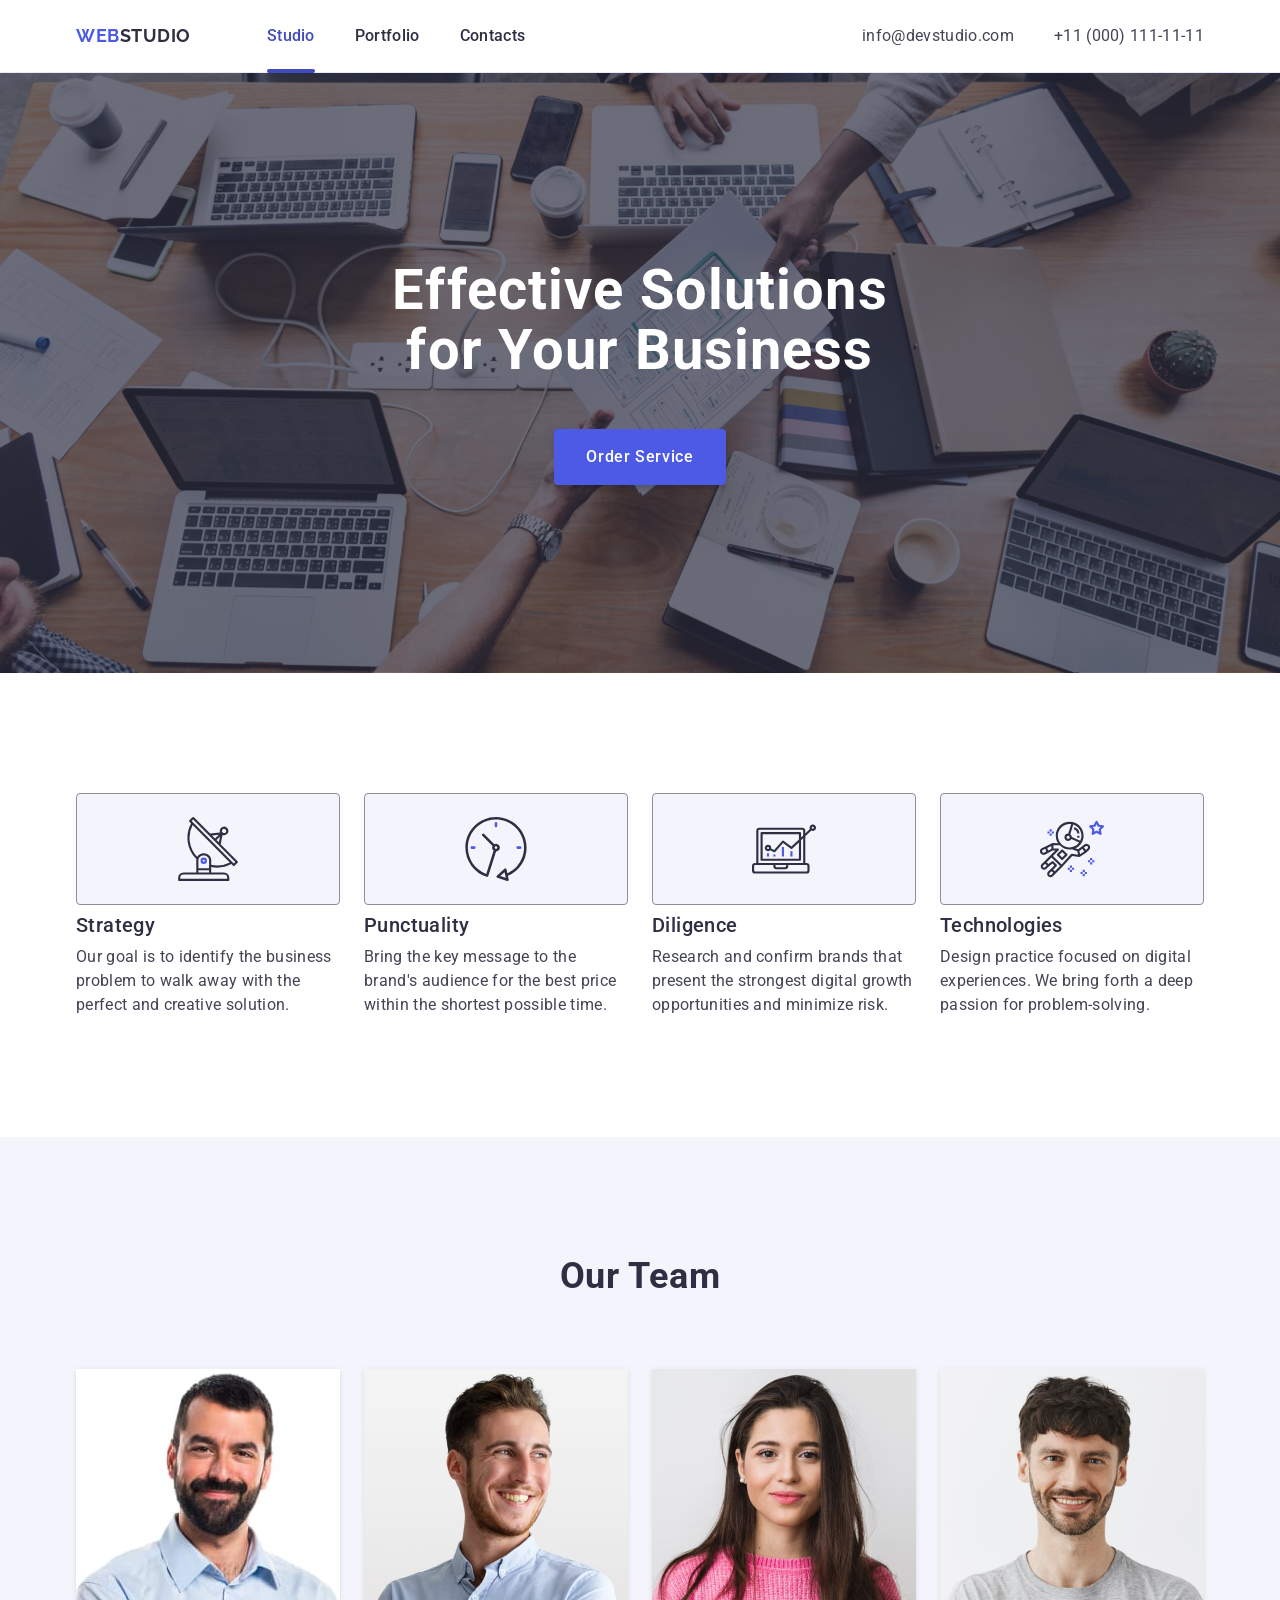
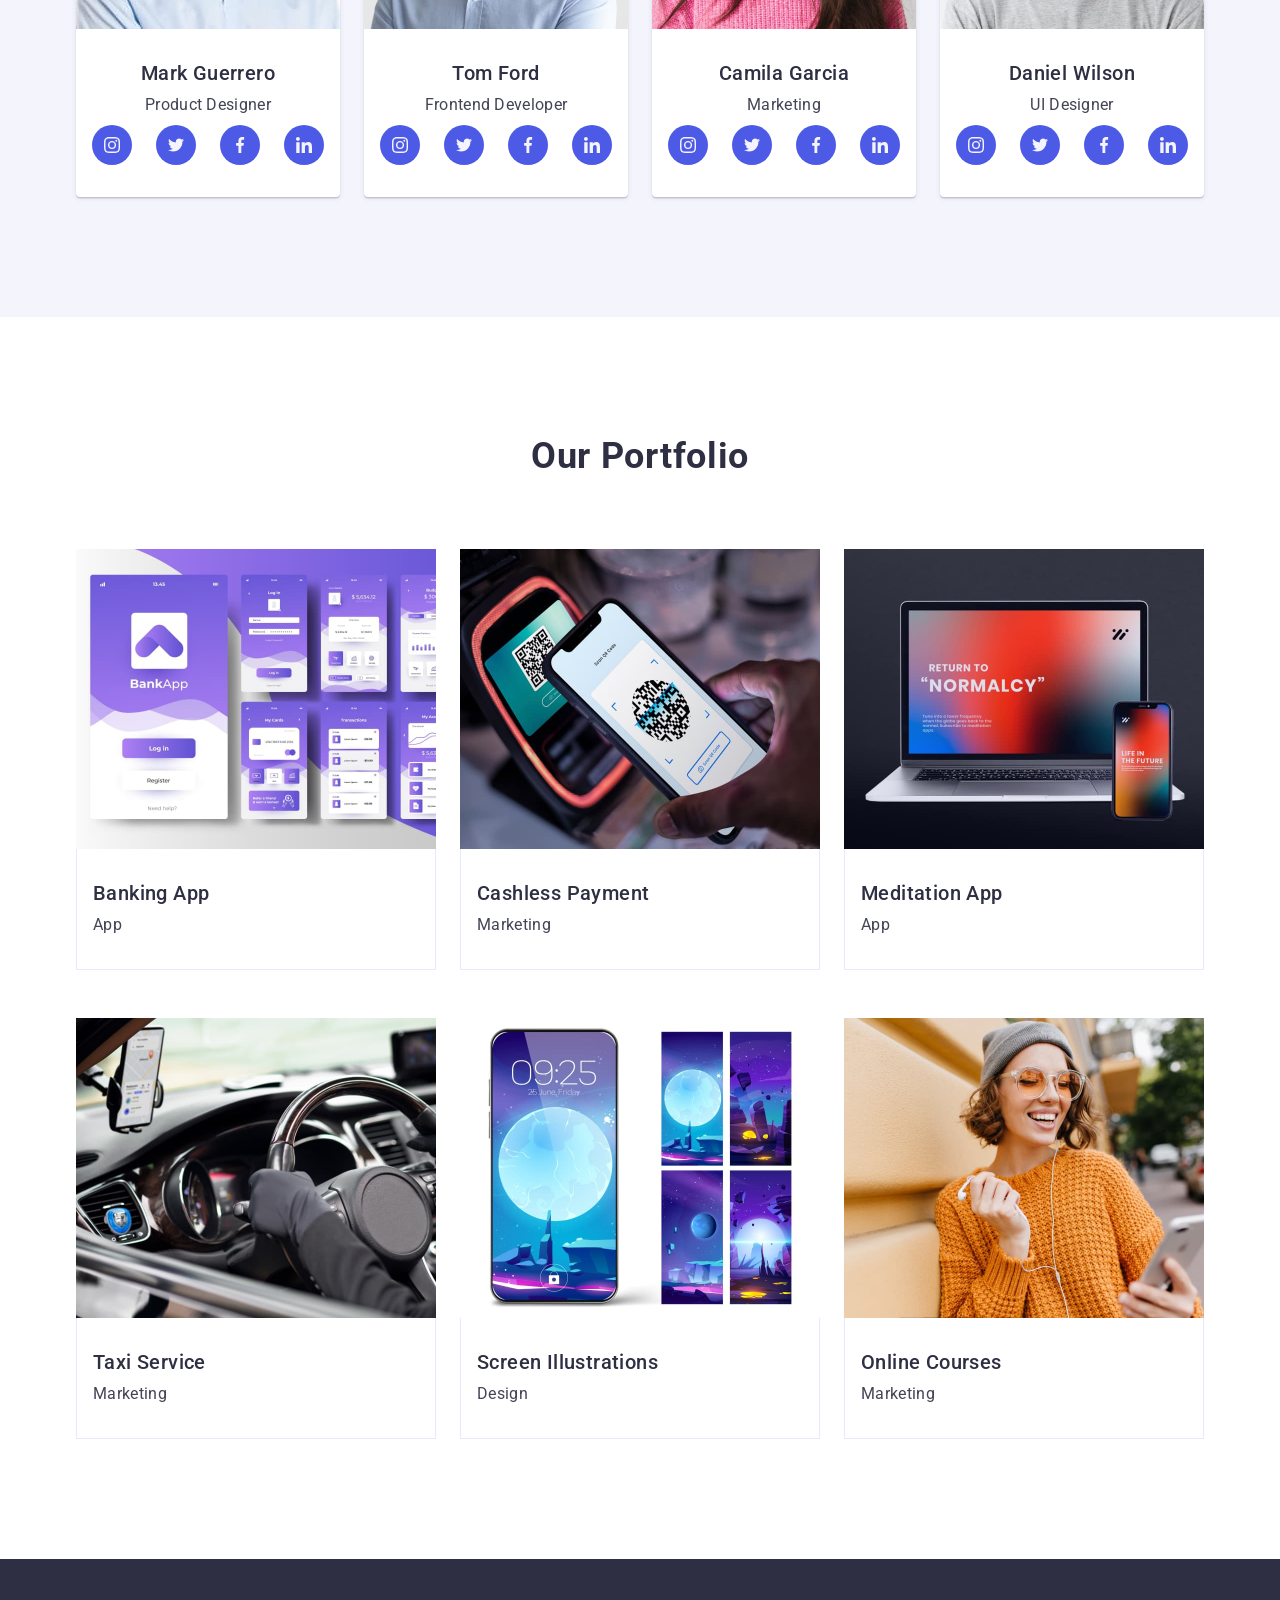
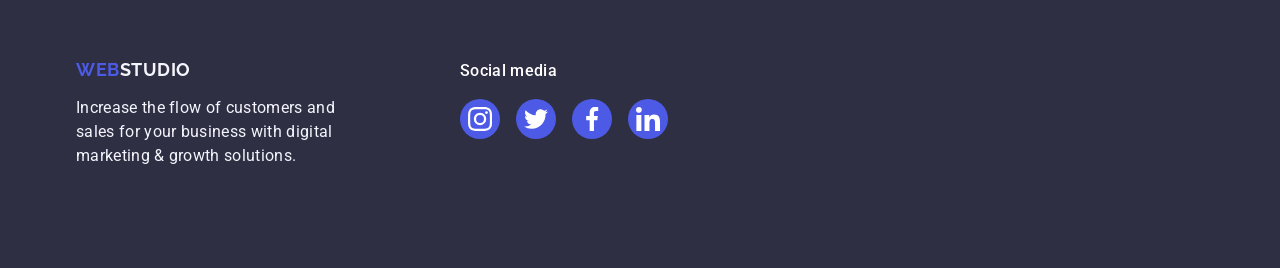
==== commit c3b939d2: "create hw" ====
--- a/index.html
+++ b/index.html
@@ -22,7 +22,7 @@
         ">Web<span class="header-logo-studio">Studio</span></a>
         <ul class="header-menu-list">
             <li class="header-menu-item">
-                <a class="header-menu-link" href="./index.html" target="_blank" rel="noopener noreferrer nofollow
+                <a class="header-menu-link current" href="./index.html" target="_blank" rel="noopener noreferrer nofollow
                 ">Studio</a>
             </li>
             <li class="header-menu-item">
@@ -62,6 +62,11 @@
         <h2 class="visually-hidden">About company</h2>
         <ul class="features-list">
             <li class="features-item">
+                <div class="feature-item-wrap">
+                    <svg class="features-icon" width="64" height="64">
+                        <use href="./images/icons.svg#icon-antenna"></use>
+                    </svg>
+                </div>
                 <h3 class="features-list-title">Strategy</h3>
                 <p class="features-list-text">
                     Our goal is to identify the business
@@ -69,6 +74,11 @@
                 </p>
             </li>
             <li class="features-item">
+                <div class="feature-item-wrap">
+                    <svg class="features-icon" width="64" height="64">
+                        <use href="./images/icons.svg#icon-clock"></use>
+                    </svg>
+                </div>
                 <h3 class="features-list-title">Punctuality</h3>
                 <p class="features-list-text">
                     Bring the key message to the brand's audience for the best 
@@ -76,6 +86,11 @@
                 </p>
             </li>
             <li class="features-item">
+                <div class="feature-item-wrap">
+                    <svg class="features-icon" width="64" height="64">
+                        <use href="./images/icons.svg#icon-diagram"></use>
+                    </svg>
+                </div>
                 <h3 class="features-list-title">Diligence</h3>
                 <p class="features-list-text">
                     Research and confirm brands that present the strongest digital 
@@ -83,6 +98,11 @@
                 </p>
             </li>
             <li class="features-item">
+                <div class="feature-item-wrap">
+                    <svg class="features-icon" width="64" height="64">
+                        <use href="./images/icons.svg#icon-astronaut"></use>
+                    </svg>
+                </div>
                 <h3 class="features-list-title">Technologies</h3>
                 <p class="features-list-text">
                     Design practice focused on digital experiences. We bring forth 
@@ -102,6 +122,36 @@
                 <div class="text-wrap">
                     <h3 class="section-team-subtitle">Mark Guerrero</h3>
                     <p class="section-team-text">Product Designer</p>
+                <ul class="team-icon-list">
+                    <li class="team-icon-item">
+                        <a class="team-icon-link" href="" target="_blank" rel="noopener noreferrer nofollow">
+                            <svg class="team-icom" width="16" height="16">
+                                <use href="./images/icons.svg#icon-instagram"></use>
+                            </svg>
+                        </a>
+                    </li>
+                    <li class="team-icon-item">
+                        <a class="team-icon-link" href="" target="_blank" rel="noopener noreferrer nofollow">
+                        <svg class="team-icom" width="16" height="16">
+                            <use href="./images/icons.svg#icon-twitter"></use>
+                        </svg>
+                    </a>
+                </li>
+                    <li class="team-icon-item">
+                        <a class="team-icon-link" href="" target="_blank" rel="noopener noreferrer nofollow">
+                        <svg class="team-icom" width="16" height="16">
+                            <use href="./images/icons.svg#icon-facebook"></use>
+                        </svg>
+                    </a>
+                </li>
+                    <li class="team-icon-item">
+                        <a class="team-icon-link" href="" target="_blank" rel="noopener noreferrer nofollow">
+                        <svg class="team-icom" width="16" height="16">
+                            <use href="./images/icons.svg#icon-linkedin"></use>
+                        </svg>
+                    </a>
+                </li>
+                   </ul>
                 </div>
             </li>
             <li class="section-team-item">
@@ -109,13 +159,73 @@
                <div class="text-wrap">
                     <h3 class="section-team-subtitle">Tom Ford</h3>
                     <p class="section-team-text">Frontend Developer</p>
-               </div>
+                   <ul class="team-icon-list">
+                    <li class="team-icon-item">
+                        <a class="team-icon-link" href="" target="_blank" rel="noopener noreferrer nofollow">
+                            <svg class="team-icom" width="16" height="16">
+                                <use href="./images/icons.svg#icon-instagram"></use>
+                            </svg>
+                        </a>
+                    </li>
+                    <li class="team-icon-item">
+                        <a class="team-icon-link" href="" target="_blank" rel="noopener noreferrer nofollow">
+                        <svg class="team-icom" width="16" height="16">
+                            <use href="./images/icons.svg#icon-twitter"></use>
+                        </svg>
+                    </a>
+                </li>
+                    <li class="team-icon-item">
+                        <a class="team-icon-link" href="" target="_blank" rel="noopener noreferrer nofollow">
+                        <svg class="team-icom" width="16" height="16">
+                            <use href="./images/icons.svg#icon-facebook"></use>
+                        </svg>
+                    </a>
+                </li>
+                    <li class="team-icon-item">
+                        <a class="team-icon-link" href="" target="_blank" rel="noopener noreferrer nofollow">
+                        <svg class="team-icom" width="16" height="16">
+                            <use href="./images/icons.svg#icon-linkedin"></use>
+                        </svg>
+                    </a>
+                </li>
+                   </ul>
+                </div>
             </li>
             <li class="section-team-item">
                 <img class="seaction-team-img" src="./images/CamilaGarcia.jpg" alt="Marketing" width="264" height="260" />
                 <div class="text-wrap">
                     <h3 class="section-team-subtitle">Camila Garcia</h3>
                     <p class="section-team-text">Marketing</p>
+                    <ul class="team-icon-list">
+                        <li class="team-icon-item">
+                            <a class="team-icon-link" href="" target="_blank" rel="noopener noreferrer nofollow">
+                                <svg class="team-icom" width="16" height="16">
+                                    <use href="./images/icons.svg#icon-instagram"></use>
+                                </svg>
+                            </a>
+                        </li>
+                        <li class="team-icon-item">
+                            <a class="team-icon-link" href="" target="_blank" rel="noopener noreferrer nofollow">
+                                <svg class="team-icom" width="16" height="16">
+                                    <use href="./images/icons.svg#icon-twitter"></use>
+                                </svg>
+                            </a>
+                        </li>
+                        <li class="team-icon-item">
+                            <a class="team-icon-link" href="" target="_blank" rel="noopener noreferrer nofollow">
+                                <svg class="team-icom" width="16" height="16">
+                                    <use href="./images/icons.svg#icon-facebook"></use>
+                                </svg>
+                            </a>
+                        </li>
+                        <li class="team-icon-item">
+                            <a class="team-icon-link" href="" target="_blank" rel="noopener noreferrer nofollow">
+                                <svg class="team-icom" width="16" height="16">
+                                    <use href="./images/icons.svg#icon-linkedin"></use>
+                                </svg>
+                            </a>
+                        </li>
+                    </ul>
                 </div>
             </li>
             <li class="section-team-item">
@@ -123,6 +233,36 @@
                 <div class="text-wrap">
                     <h3 class="section-team-subtitle">Daniel Wilson</h3>
                     <p class="section-team-text">UI Designer</p>
+                    <ul class="team-icon-list">
+                        <li class="team-icon-item">
+                            <a class="team-icon-link" href="" target="_blank" rel="noopener noreferrer nofollow">
+                                <svg class="team-icom" width="16" height="16">
+                                    <use href="./images/icons.svg#icon-instagram"></use>
+                                </svg>
+                            </a>
+                        </li>
+                        <li class="team-icon-item">
+                            <a class="team-icon-link" href="" target="_blank" rel="noopener noreferrer nofollow">
+                                <svg class="team-icom" width="16" height="16">
+                                    <use href="./images/icons.svg#icon-twitter"></use>
+                                </svg>
+                            </a>
+                        </li>
+                        <li class="team-icon-item">
+                            <a class="team-icon-link" href="" target="_blank" rel="noopener noreferrer nofollow">
+                                <svg class="team-icom" width="16" height="16">
+                                    <use href="./images/icons.svg#icon-facebook"></use>
+                                </svg>
+                            </a>
+                        </li>
+                        <li class="team-icon-item">
+                            <a class="team-icon-link" href="" target="_blank" rel="noopener noreferrer nofollow">
+                                <svg class="team-icom" width="16" height="16">
+                                    <use href="./images/icons.svg#icon-linkedin"></use>
+                                </svg>
+                            </a>
+                        </li>
+                    </ul>
                 </div>
             </li>
         </ul>
@@ -182,12 +322,46 @@
     <!----------footer-------->
     <footer class="section footer">
       <div class="container footer-wrap">
-        <a class="footer-logo" href="./index.html" target="_blank" rel="noopener noreferrer nofollow
-            ">Web<span class="footer-logo-studio">Studio</span></a>
-            <p class="footer-text">
-                Increase the flow of customers and sales for your business 
-                with digital marketing & growth solutions.
-            </p>
+        <div class="footer-logo-wrap">
+            <a class="footer-logo" href="./index.html" target="_blank" rel="noopener noreferrer nofollow
+                ">Web<span class="footer-logo-studio">Studio</span></a>
+                <p class="footer-text">
+                    Increase the flow of customers and sales for your business 
+                    with digital marketing & growth solutions.
+                </p>
+        </div>
+        <div class="footer-icon-wrap">
+            <p class="footer-icon-text">Social media</p>
+                    <ul class="footer-icon-list">
+                        <li class="footer-icon-item">
+                            <a class="footer-icon-link" href="" target="_blank" rel="noopener noreferrer nofollow">
+                                <svg class="footer-icom" width="24" height="24">
+                                    <use href="./images/icons.svg#icon-instagram"></use>
+                                </svg>
+                            </a>
+                        </li>
+                        <li class="footer-icon-item">
+                            <a class="footer-icon-link" href="" target="_blank" rel="noopener noreferrer nofollow">
+                                <svg class="footer-icom" width="24" height="24">
+                                    <use href="./images/icons.svg#icon-twitter"></use>
+                                </svg>
+                            </a>
+                        </li>
+                        <li class="footer-icon-item">
+                            <a class="footer-icon-link" href="" target="_blank" rel="noopener noreferrer nofollow">
+                                <svg class="footer-icom" width="24" height="24">
+                                    <use href="./images/icons.svg#icon-facebook"></use>
+                                </svg>
+                            </a>
+                        </li>
+                        <li class="footer-icon-item">
+                            <a class="footer-icon-link" href="" target="_blank" rel="noopener noreferrer nofollow">
+                                <svg class="footer-icom" width="24" height="24">
+                                    <use href="./images/icons.svg#icon-linkedin"></use>
+                                </svg>
+                            </a>
+                        </li>
+        </div>
       </div>
     </footer>
 </body>
--- a/css/styles.css
+++ b/css/styles.css
@@ -40,7 +40,10 @@
 .header {
    
     border-bottom: 1px solid #e7e9fc;
-  padding: 48px 0;
+    box-shadow: 0px 2px 1px rgba(46, 47, 66, 0.08),
+            0px 1px 1px rgba(46, 47, 66, 0.16), 0px 1px 6px rgba(46, 47, 66, 0.08);
+        background: #fff;
+  
 } 
 
 .header-wrap {
@@ -73,22 +76,43 @@
 .header-menu-list {
     display: flex;
     gap: 40px;
-    margin-left: 76px;
+    
 }
 
 .header-menu-link {
+    display: block;
     font-weight: 500;
     font-size: 16px;
     line-height: 1.5;
     letter-spacing: 0.02em;
     color: #2e2f42;
     padding: 24px 0;
+    transition: color 250ms cubic-bezier(0.4, 0, 0.2, 1);
 }
 
 .header-menu-list .header-menu-link:hover,
 .header-menu-list .header-menu-link:focus,
 .header-menu-list .header-menu-link:active {
     color: #404bbf;
+}
+
+.current {
+    position: relative;
+    color: #404bbf;
+}
+
+.header-menu-link.current::after {
+    content: '';
+    position: absolute;
+    left: 0;
+    bottom: -1;
+    display: block;
+    width: 100%;
+    height: 4px;
+    border-radius: 2px;
+    background-color: #404bbf;
+   bottom: -1px;
+    transition: background-color 250ms cubic-bezier(0.4, 0, 0.2, 1);
 }
 
 .header-address {
@@ -125,8 +149,11 @@
      background: #2e2f42;
     padding-top: 188px;
     padding-bottom: 188px;
-}
-
+    background-image: linear-gradient(rgba(46, 47, 66, 0.7), rgba(46, 47, 66, 0.7)), url(../images/hero-bg.jpg);
+    background-repeat: no-repeat;
+    background-position: center;
+    background-size: cover;
+}
 
 .hero-title {
     font-weight: 700;
@@ -153,6 +180,8 @@
     border-color: transparent;
     border: none;
     border-radius: 4px;
+    box-shadow: 0 4px 4px 0 rgba(0, 0, 0, 0.15);
+    transition: background-color 250ms cubic-bezier(0.4, 0, 0.2, 1);
     padding: 16px 32px;
     display: block;
     margin: 0 auto;
@@ -195,6 +224,25 @@
     flex-basis: calc((100% - 3 * 24px) / 4);
 }
 
+.feature-item-wrap {
+    display: flex;
+    justify-content: center;
+        align-items: center;
+    max-width: 264px;
+    max-height: 112px;
+    border: 1px solid #8e8f99;
+    border-radius: 4px;
+    background: #f4f4fd;
+    padding-top: 24px;
+    padding-bottom: 24px;
+    margin-bottom: 8px;
+}
+
+.features-icon {
+    display: block;
+   
+}
+
 .features-list-title {
     align-items: center;
     font-weight: 500;
@@ -282,6 +330,44 @@
     letter-spacing: 0.02em;
     text-align: center;
     color: #434455;
+    margin-bottom: 8px;
+}
+
+.team-icon-list {
+    display: flex;
+    align-items: center;
+    justify-content: center;
+    gap: 24px;
+}
+
+.team-icon-item {
+    width: 40px;
+    height: 40px;
+}
+
+.team-icon-link {
+    width: 100%;
+    height: 100%;
+    background-color: #4d5ae5;
+    border-radius: 50%;
+    display: flex;
+    align-items: center;
+    justify-content: center;
+    position: relative;
+        transition: background-color 250ms cubic-bezier(0.4, 0, 0.2, 1);
+}
+
+.team-icon-link:hover {
+    background-color: #31d0aa;
+}
+
+.team-icom {
+position: absolute;
+    top: 50%;
+    left: 50%;
+    transform: translate(-50%, -50%);
+        fill: #f4f4fd;
+            transition: background-color 250ms cubic-bezier(0.4, 0, 0.2, 1);
 }
 /*==========================*/
 
@@ -303,7 +389,7 @@
     padding: 32px 16px;
     border: 1px solid #e7e9fc;
     border-top: none;
-    margin-bottom: 8px;
+    
 }
 
 .portfolio-item {
@@ -333,6 +419,11 @@
 .footer {
     background: #2e2f42;
     padding: 100px 0;
+}
+
+.footer-wrap {
+    display: flex;
+    gap: 120px;
 }
 
 
@@ -362,4 +453,42 @@
 
 }
 
+.footer-icon-text {
+    font-weight: 500;
+        font-size: 16px;
+        line-height: 1.5;
+        letter-spacing: 0.02em;
+        color: #fff;
+    margin-bottom: 16px;
+}
+
+.footer-icon-list {
+    display: flex;
+    gap: 16px;
+}
+
+.footer-icon-item {
+    width: 40px;
+    height: 40px;
+}
+
+.footer-icon-link {
+    width: 100%;
+        height: 100%;
+        background-color: #4d5ae5;
+        border-radius: 50%;
+        display: flex;
+        align-items: center;
+        justify-content: center;
+}
+
+.footer-icon-link:hover,
+.footer-icon-link:focus {
+    background-color: #31d0aa;
+    transition: background-color 250ms cubic-bezier(0.4, 0, 0.2, 1);
+}
+
+.footer-icom {
+    fill: white; 
+}
 /*============================ */
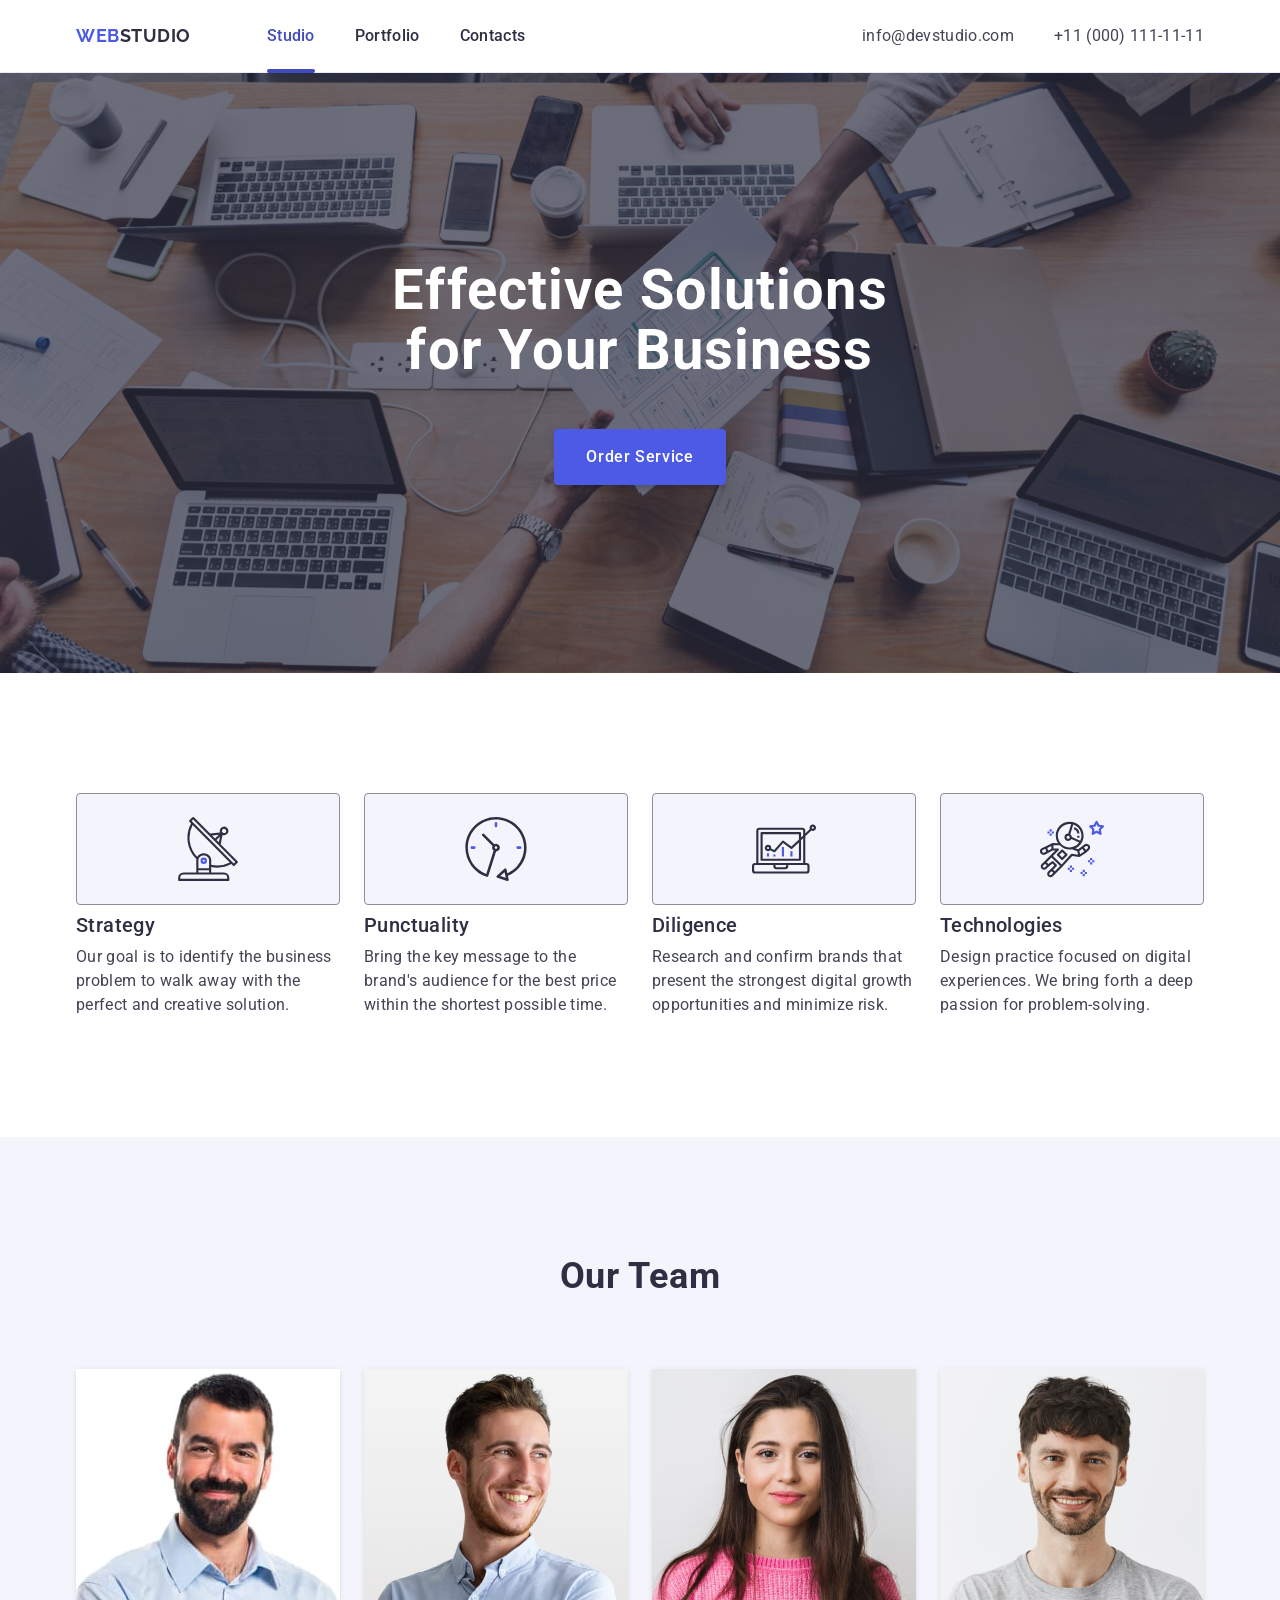
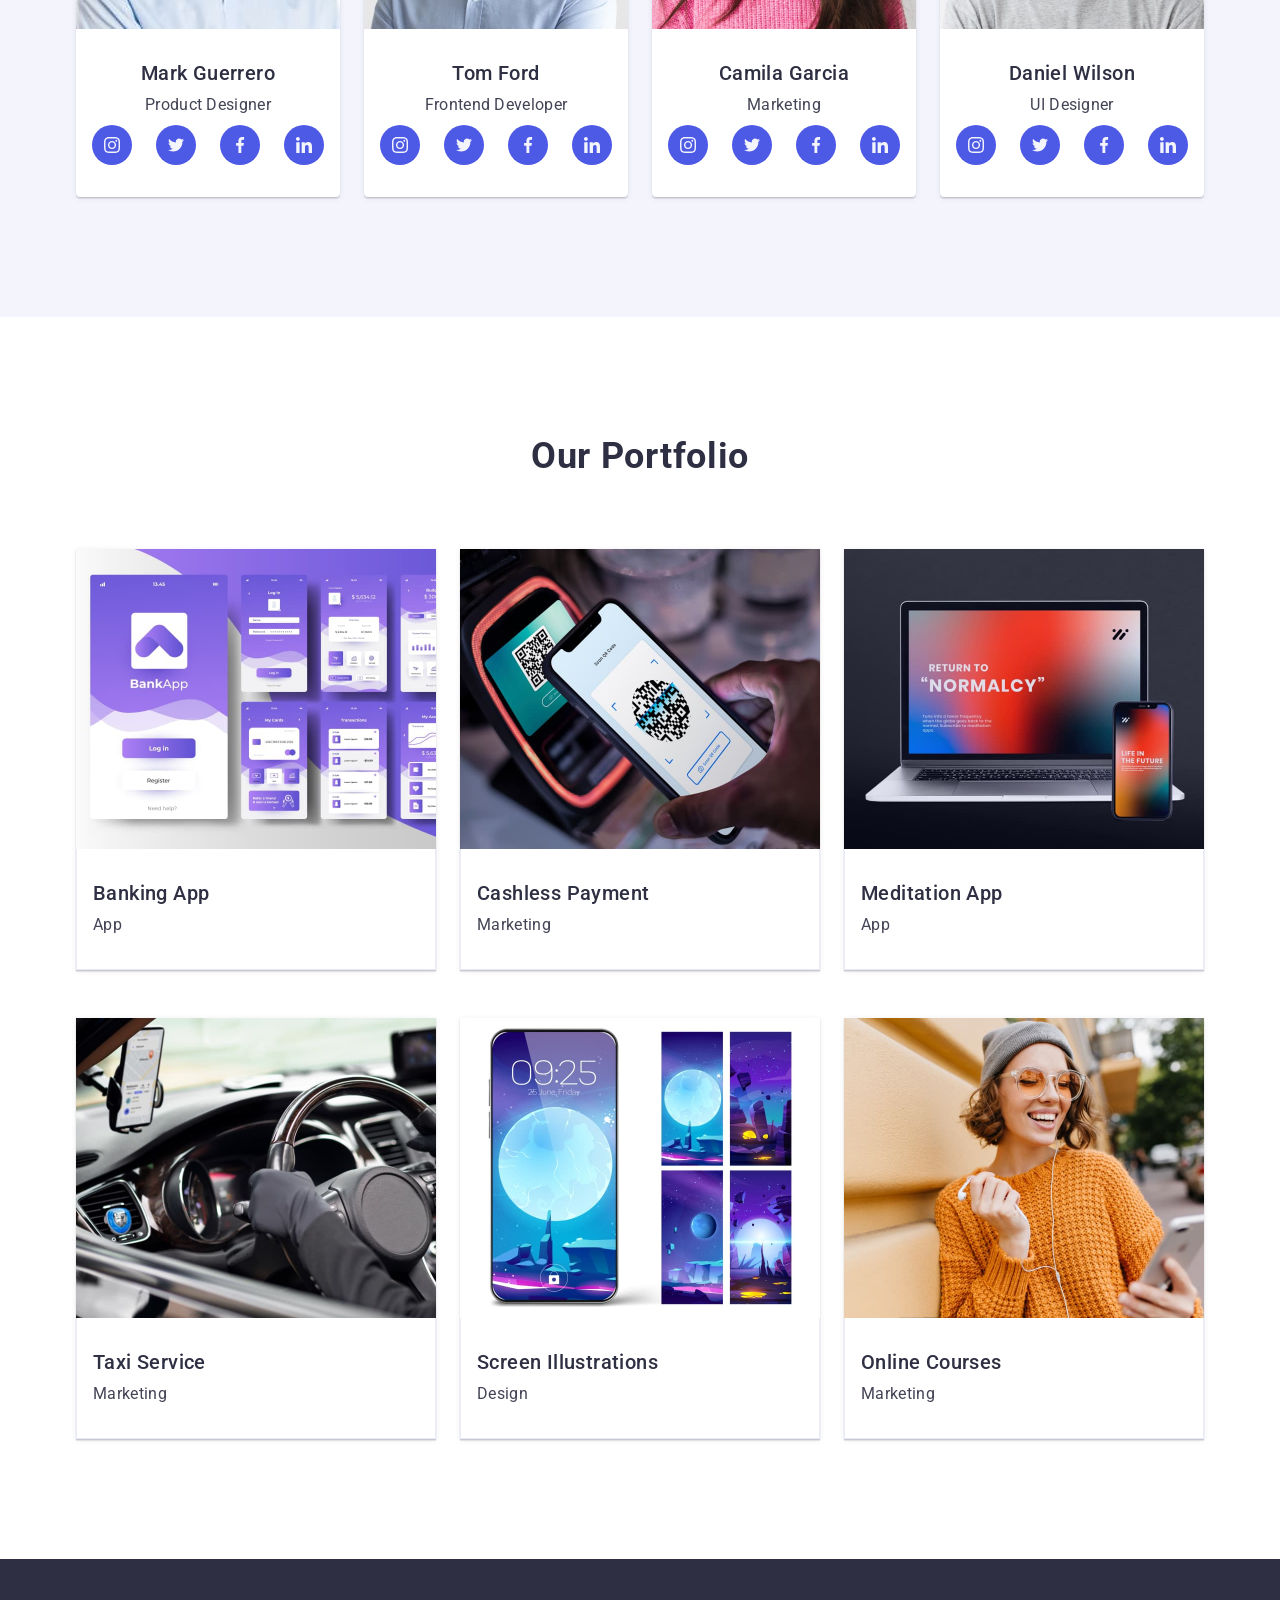
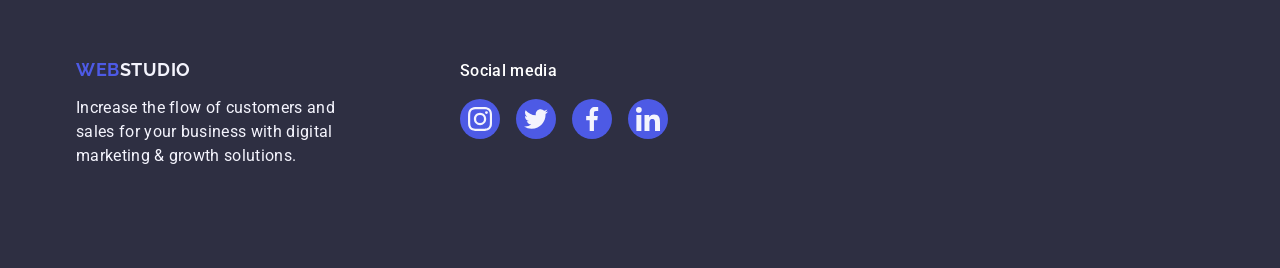
==== commit 5505b7d8: "chance code" ====
--- a/index.html
+++ b/index.html
@@ -274,43 +274,72 @@
         <h2 class="section-title section-portfolio-title">Our Portfolio</h2>
         <ul class="section-portfolio-list">
             <li class="portfolio-item">
-                <img class="section-portfolio-img" src="./images/banking.jpg" alt="Banking App" width="360" height="300" />
-               <div class="portfolio-item-wrap">
+                <div class="portfolio-cover-wrap">
+                    <img class="section-portfolio-img" src="./images/banking.jpg" alt="Banking App" width="360" height="300" />
+                    <p class="portfolio-cover-text">14 Stylish and User-Friendly App Design Concepts · Task Manager App · Calorie Tracker App · Exotic Fruit Ecommerce App ·
+                    Cloud Storage App</p>
+                </div>
+                <div class="portfolio-item-wrap">
                     <h3 class="section-portfolio-subtitle">Banking App</h3>
                     <p class="section-portfolio-text">App</p>
                </div>
             </li>
             <li class="portfolio-item">
-                <img class="section-portfolio-img" src="./images/payment.jpg" alt="Cashless Payment" width="360" height="300" />
+                <div class="portfolio-cover-wrap">
+                    <img class="section-portfolio-img" src="./images/payment.jpg" alt="Cashless Payment" width="360" height="300" />
+                    <p class="portfolio-cover-text">14 Stylish and User-Friendly App Design Concepts · Task Manager App · Calorie Tracker
+                        App · Exotic Fruit Ecommerce App ·
+                        Cloud Storage App</p>
+                </div>
                 <div class="portfolio-item-wrap">
                     <h3 class="section-portfolio-subtitle">Cashless Payment</h3>
                     <p class="section-portfolio-text">Marketing</p>
                 </div>
                 </li>
             <li class="portfolio-item">
-                <img class="section-portfolio-img" src="./images/maditation.jpg" alt="Meditation App" width="360" height="300" />
+                <div class="portfolio-cover-wrap">
+                    <img class="section-portfolio-img" src="./images/maditation.jpg" alt="Meditation App" width="360" height="300" />
+                    <p class="portfolio-cover-text">14 Stylish and User-Friendly App Design Concepts · Task Manager App · Calorie Tracker
+                        App · Exotic Fruit Ecommerce App ·
+                        Cloud Storage App</p>
+                </div>
                 <div class="portfolio-item-wrap">
                     <h3 class="section-portfolio-subtitle">Meditation App</h3>
                     <p class="section-portfolio-text">App</p>
                 </div>
             </li>
             <li class="portfolio-item">
-                <img class="section-portfolio-img" src="./images/taxi.jpg" alt="Taxi Service" width="360" height="300" />
+                <div class="portfolio-cover-wrap">
+                    <img class="section-portfolio-img" src="./images/taxi.jpg" alt="Taxi Service" width="360" height="300" />
+                    <p class="portfolio-cover-text">14 Stylish and User-Friendly App Design Concepts · Task Manager App · Calorie Tracker
+                        App · Exotic Fruit Ecommerce App ·
+                        Cloud Storage App</p>
+                </div>
                 <div class="portfolio-item-wrap">
                     <h3 class="section-portfolio-subtitle">Taxi Service</h3>
                     <p class="section-portfolio-text">Marketing</p>
                 </div>
             </li>
             <li class="portfolio-item">
-                <img class="section-portfolio-img" src="./images/screen.jpg" alt="Screen Illustrations" width="360" height="300" />
+                <div class="portfolio-cover-wrap">
+                    <img class="section-portfolio-img" src="./images/screen.jpg" alt="Screen Illustrations" width="360" height="300" />
+                    <p class="portfolio-cover-text">14 Stylish and User-Friendly App Design Concepts · Task Manager App · Calorie Tracker
+                        App · Exotic Fruit Ecommerce App ·
+                        Cloud Storage App</p>
+                </div>
                 <div class="portfolio-item-wrap">
                     <h3 class="section-portfolio-subtitle">Screen Illustrations</h3>
                     <p class="section-portfolio-text">Design</p>
                 </div>
             </li>
             <li class="portfolio-item">
-                <img class="section-portfolio-img" src="./images/courses.jpg" alt="Online Courses" width="360" height="300" />
-               <div class="portfolio-item-wrap">
+                <div class="portfolio-cover-wrap">
+                    <img class="section-portfolio-img" src="./images/courses.jpg" alt="Online Courses" width="360" height="300" />
+                <p class="portfolio-cover-text">14 Stylish and User-Friendly App Design Concepts · Task Manager App · Calorie Tracker
+                    App · Exotic Fruit Ecommerce App ·
+                    Cloud Storage App</p>
+                </div>
+                <div class="portfolio-item-wrap">
                     <h3 class="section-portfolio-subtitle">Online Courses</h3>
                     <p class="section-portfolio-text">Marketing</p>
                </div>
@@ -361,6 +390,7 @@
                                 </svg>
                             </a>
                         </li>
+                    </ul>
         </div>
       </div>
     </footer>
--- a/css/styles.css
+++ b/css/styles.css
@@ -132,6 +132,7 @@
 line-height: 1.5;
 letter-spacing: 0.02em;
 color: #434455;
+transition: color 250ms cubic-bezier(0.4, 0, 0.2, 1);
 }
 
 .address-list .address-link:hover,
@@ -146,7 +147,8 @@
 
 
 .hero-section {
-     background: #2e2f42;
+    max-width: 1440px;
+    background: #2e2f42;
     padding-top: 188px;
     padding-bottom: 188px;
     background-image: linear-gradient(rgba(46, 47, 66, 0.7), rgba(46, 47, 66, 0.7)), url(../images/hero-bg.jpg);
@@ -357,8 +359,9 @@
         transition: background-color 250ms cubic-bezier(0.4, 0, 0.2, 1);
 }
 
-.team-icon-link:hover {
-    background-color: #31d0aa;
+.team-icon-link:hover,
+.team-icon-link:focus {
+    background-color: #404bbf;
 }
 
 .team-icom {
@@ -394,6 +397,33 @@
 
 .portfolio-item {
     width: calc((100% - 2 * 24px) / 3);
+    box-shadow: 0 2px 1px 0 rgba(46, 47, 66, 0.08), 0 1px 1px 0 rgba(46, 47, 66, 0.16), 0 1px 6px 0 rgba(46, 47, 66, 0.08);
+    transition: box-shadow 250ms cubic-bezier(0.4, 0, 0.2, 1);;
+}
+
+.portfolio-item:hover .portfolio-cover-text {
+    transform: translateY(0);
+}
+
+.portfolio-cover-wrap {
+    position: relative;
+    overflow: hidden;
+}
+
+.portfolio-cover-text {
+    position: absolute;
+        font-size: 16px;
+        line-height: 1.5;
+        letter-spacing: 0.02em;
+        color: #f4f4fd;
+        width: 100%;
+        height: 100%;
+        top: 0;
+        left: 0;
+        padding: 40px 32px;
+         background-color: #4d5ae5;
+         transform: translateY(100%);
+         transition: transform 250ms cubic-bezier(0.4, 0, 0.2, 1);;
 }
 
 .section-portfolio-subtitle {
@@ -423,7 +453,12 @@
 
 .footer-wrap {
     display: flex;
-    gap: 120px;
+    align-items: baseline;
+    
+}
+
+.footer-logo-wrap {
+    margin-right: 120px;
 }
 
 
@@ -489,6 +524,6 @@
 }
 
 .footer-icom {
-    fill: white; 
+    fill: #f4f4fd; 
 }
 /*============================ */
